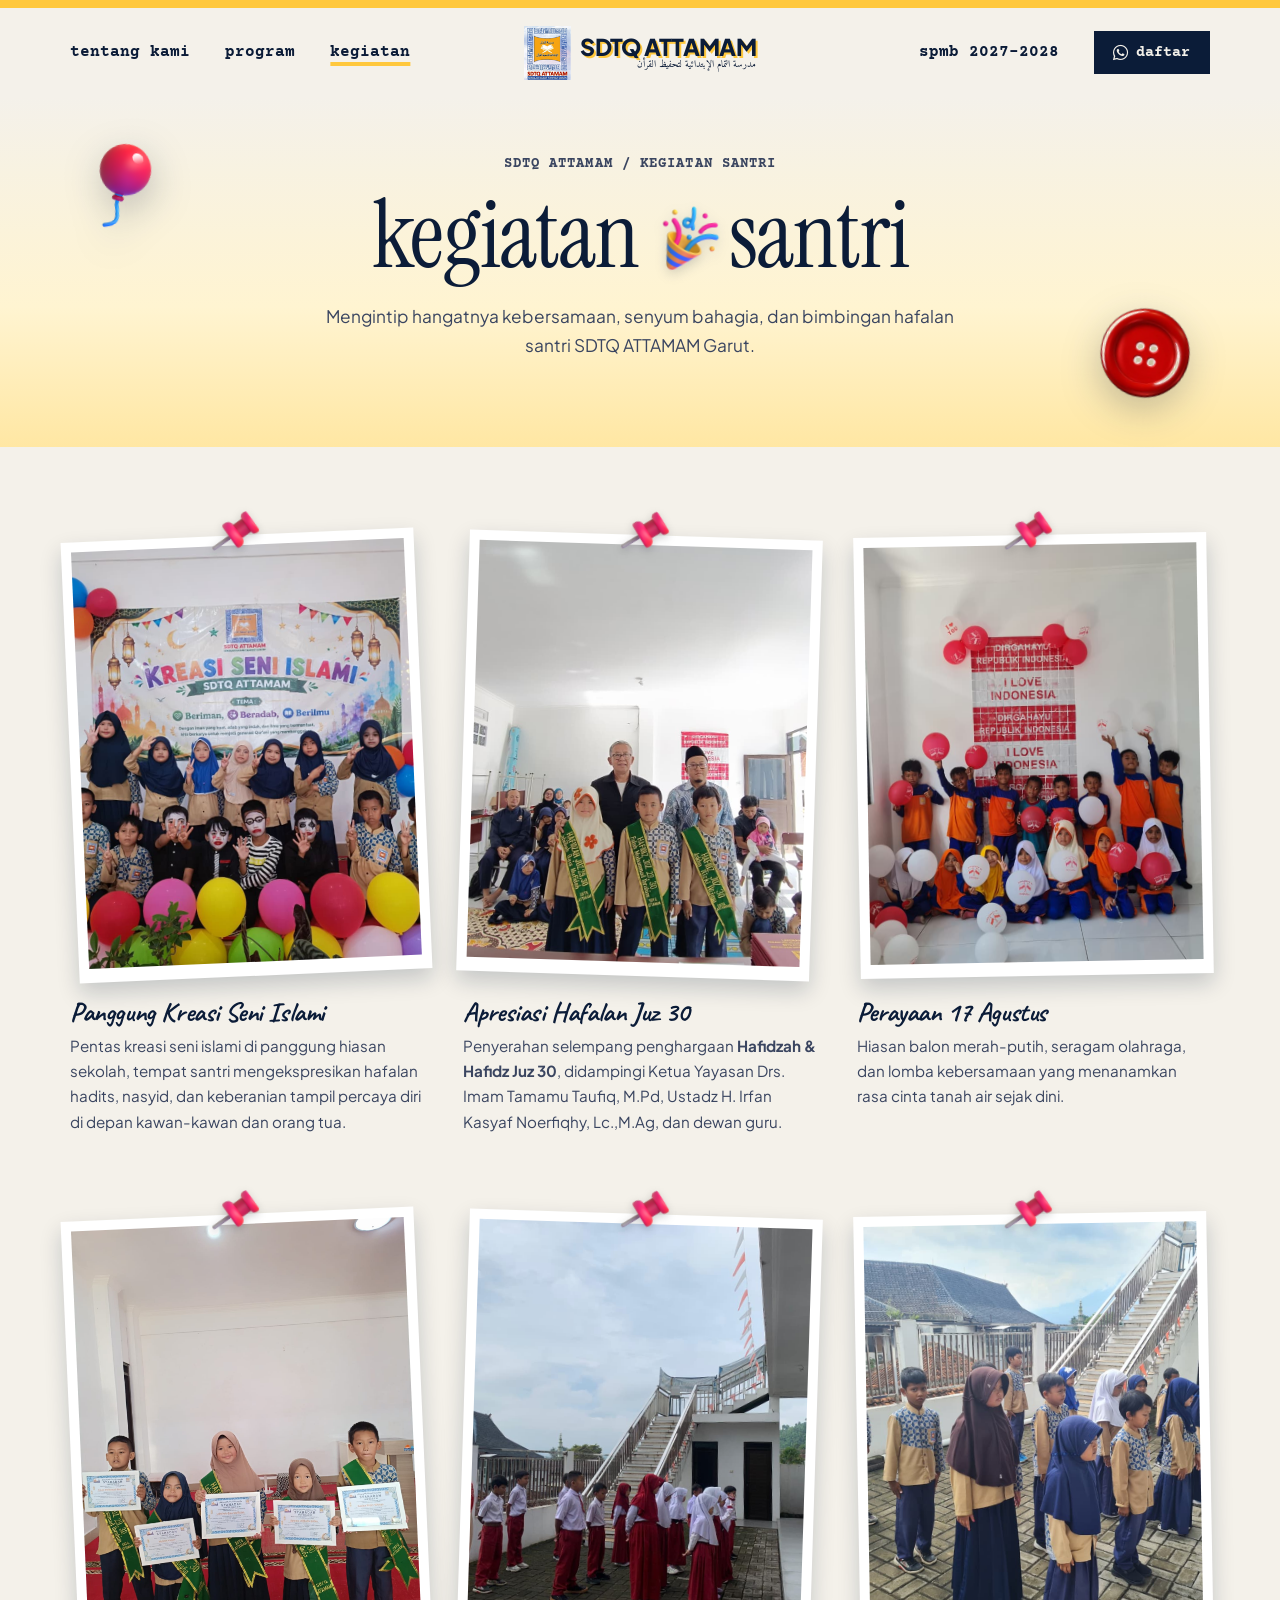
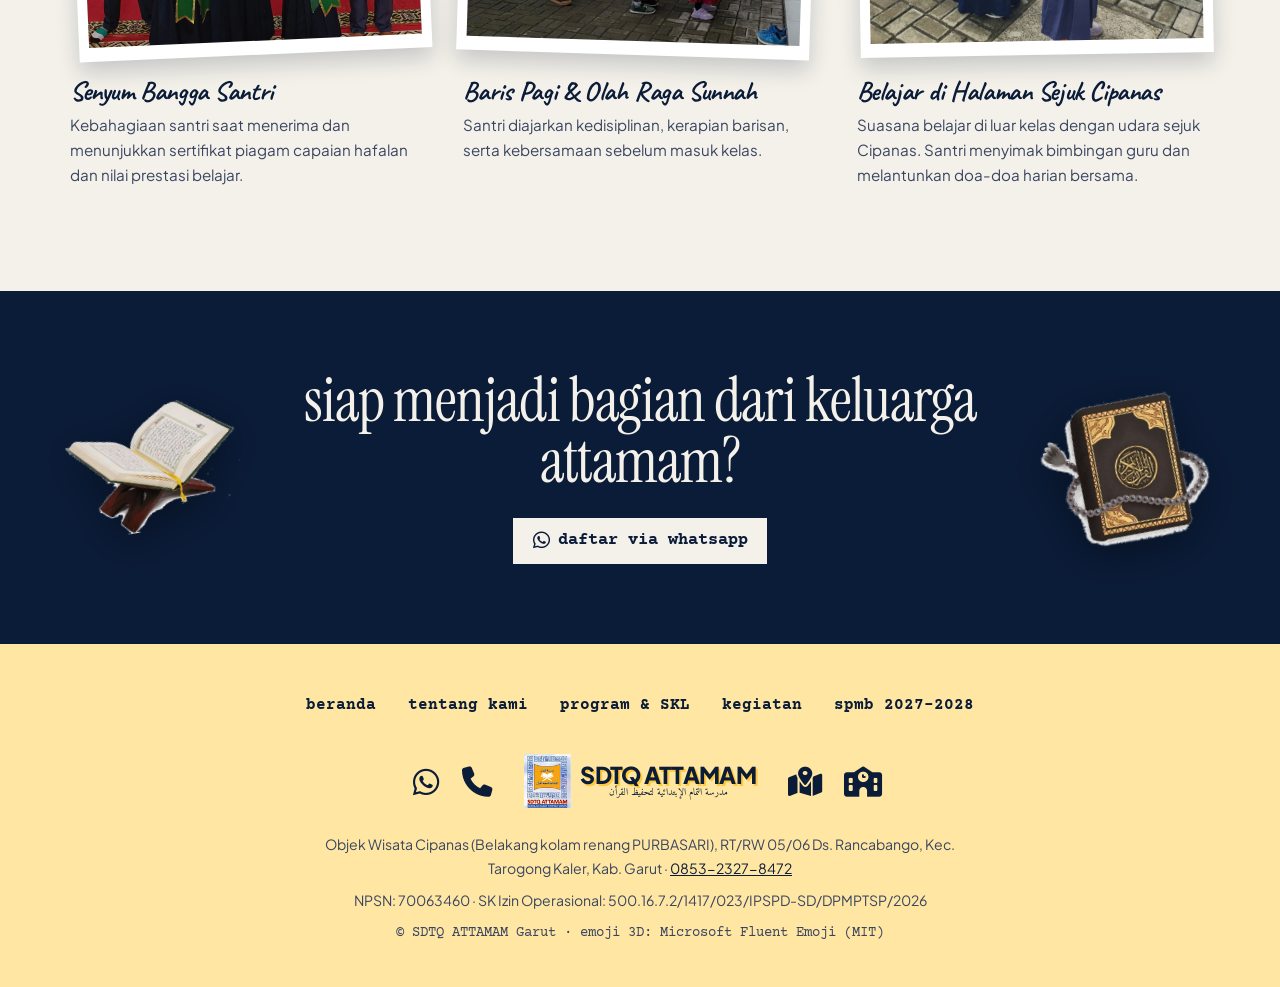
==== kegiatan.html @ 41b511e1 "Scrapbook redesign in navy + yellow, split into five pages - Light off-white base with navy bands an" ====
<!DOCTYPE html>
<html lang="id">
<head>
    <meta charset="UTF-8">
    <meta name="viewport" content="width=device-width, initial-scale=1.0, viewport-fit=cover">
    <title>Kegiatan Santri · SDTQ ATTAMAM Garut</title>
    <meta name="description" content="Cerita dan dokumentasi kegiatan santri SDTQ ATTAMAM Garut.">
    <meta name="theme-color" content="#0B1C38">
    <link rel="icon" type="image/png" href="images/favicon.png">
    <link rel="apple-touch-icon" href="images/apple-touch-icon.png">
    <meta property="og:type" content="website">
    <meta property="og:url" content="https://sdtq-attamam.com/kegiatan.html">
    <meta property="og:title" content="Kegiatan Santri · SDTQ ATTAMAM Garut">
    <meta property="og:description" content="Cerita dan dokumentasi kegiatan santri SDTQ ATTAMAM Garut.">
    <meta property="og:image" content="https://sdtq-attamam.com/images/og-image.jpg">
    <meta property="og:image:width" content="1200">
    <meta property="og:image:height" content="630">
    <meta property="og:locale" content="id_ID">
    <meta name="twitter:card" content="summary_large_image">
    <link rel="preconnect" href="https://fonts.googleapis.com">
    <link rel="preconnect" href="https://fonts.gstatic.com" crossorigin>
    <link href="https://fonts.googleapis.com/css2?family=Amiri:wght@400;700&family=Caveat:wght@500;700&family=Courier+Prime:wght@400;700&family=Instrument+Serif:ital@0;1&family=Plus+Jakarta+Sans:wght@400;500;600;700;800&display=swap" rel="stylesheet">
    <link rel="stylesheet" href="https://cdnjs.cloudflare.com/ajax/libs/font-awesome/6.4.0/css/all.min.css">
    <link rel="stylesheet" href="styles.css?v=5.0">
</head>
<body>

    <div class="garis-atas"></div>
    <header class="nav">
        <div class="wrap nav__isi">
            <a class="merek" href="index.html">
                <img src="images/logo.png" alt="" width="83" height="96">
                <span class="merek__nama">SDTQ ATTAMAM<small lang="ar" dir="rtl">مدرسة التمام الإبتدائية لتحفيظ القرأن</small></span>
            </a>
            <nav id="navTautan" aria-label="Menu utama">
                <div class="nav__grup nav__grup--kiri">
                    <a href="tentang.html">tentang kami</a>
                    <a href="program.html">program</a>
                    <a href="kegiatan.html" aria-current="page">kegiatan</a>
                </div>
                <div class="nav__grup nav__grup--kanan">
                    <a href="spmb.html">spmb 2027–2028</a>
                    <a class="btn btn--wa" href="https://wa.me/6285323278472?text=Assalamu%27alaikum%2C%20saya%20ingin%20mendaftar%20SPMB%20SDTQ%20ATTAMAM" target="_blank" rel="noopener"><i class="fab fa-whatsapp"></i> daftar</a>
                </div>
            </nav>
            <button class="nav__burger" id="navBurger" aria-label="Menu" aria-expanded="false" aria-controls="navTautan">
                <span></span><span></span><span></span>
            </button>
        </div>
    </header>

    <main>
        <section class="kepala-halaman">
            <img class="stiker stiker--lebar" src="images/emoji/balloon.png" alt="" style="--t:12%;--l:6%;--w:90px;--r:-10deg">
            <img class="stiker stiker--lebar" src="images/stickers/button_red.png" alt="" style="--b:14%;--ka:7%;--w:90px;--r:10deg;--d:1s">
            <div class="wrap">
                <span class="label">SDTQ ATTAMAM / kegiatan santri</span>
                <h1>kegiatan <img class="emo" src="images/emoji/party.png" alt="" style="--r:-8deg">santri</h1>
                <p class="lead">Mengintip hangatnya kebersamaan, senyum bahagia, dan bimbingan hafalan santri SDTQ ATTAMAM Garut.</p>
            </div>
        </section>

        <section class="seksi">
            <div class="wrap dinding">
                <figure>
                    <div class="polaroid">
                        <img class="klip" src="images/emoji/pushpin.png" alt="">
                        <img src="images/galeri_3.jpg" alt="Santri melambai di panggung Kreasi Seni Islami" width="1280" height="960" loading="lazy">
                    </div>
                    <figcaption>
                        <h3>Panggung Kreasi Seni Islami</h3>
                        <p>Pentas kreasi seni islami di panggung hiasan sekolah, tempat santri mengekspresikan hafalan hadits, nasyid, dan keberanian tampil percaya diri di depan kawan-kawan dan orang tua.</p>
                    </figcaption>
                </figure>
                <figure>
                    <div class="polaroid">
                        <img class="klip" src="images/emoji/pushpin.png" alt="">
                        <img src="images/galeri_1.jpg" alt="Santri mengenakan selempang Hafidzah dan Hafidz Juz 30 bersama Ketua Yayasan dan guru" width="1280" height="961" loading="lazy">
                    </div>
                    <figcaption>
                        <h3>Apresiasi Hafalan Juz 30</h3>
                        <p>Penyerahan selempang penghargaan <strong>Hafidzah &amp; Hafidz Juz 30</strong>, didampingi Ketua Yayasan Drs. Imam Tamamu Taufiq, M.Pd, Ustadz H. Irfan Kasyaf Noerfiqhy, Lc.,M.Ag, dan dewan guru.</p>
                    </figcaption>
                </figure>
                <figure>
                    <div class="polaroid">
                        <img class="klip" src="images/emoji/pushpin.png" alt="">
                        <img src="images/galeri_2.jpg" alt="Santri merayakan 17 Agustus dengan balon merah-putih" width="720" height="1280" loading="lazy">
                    </div>
                    <figcaption>
                        <h3>Perayaan 17 Agustus</h3>
                        <p>Hiasan balon merah-putih, seragam olahraga, dan lomba kebersamaan yang menanamkan rasa cinta tanah air sejak dini.</p>
                    </figcaption>
                </figure>
                <figure>
                    <div class="polaroid">
                        <img class="klip" src="images/emoji/pushpin.png" alt="">
                        <img src="images/galeri_6.jpg" alt="Santri tersenyum memegang sertifikat capaian hafalan" width="1200" height="1600" loading="lazy">
                    </div>
                    <figcaption>
                        <h3>Senyum Bangga Santri</h3>
                        <p>Kebahagiaan santri saat menerima dan menunjukkan sertifikat piagam capaian hafalan dan nilai prestasi belajar.</p>
                    </figcaption>
                </figure>
                <figure>
                    <div class="polaroid">
                        <img class="klip" src="images/emoji/pushpin.png" alt="">
                        <img src="images/galeri_4.jpg" alt="Santri berbaris pagi di halaman sekolah" width="1280" height="960" loading="lazy">
                    </div>
                    <figcaption>
                        <h3>Baris Pagi &amp; Olah Raga Sunnah</h3>
                        <p>Santri diajarkan kedisiplinan, kerapian barisan, serta kebersamaan sebelum masuk kelas.</p>
                    </figcaption>
                </figure>
                <figure>
                    <div class="polaroid">
                        <img class="klip" src="images/emoji/pushpin.png" alt="">
                        <img src="images/galeri_5.jpg" alt="Santri belajar bersama guru di halaman sekolah" width="1280" height="960" loading="lazy">
                    </div>
                    <figcaption>
                        <h3>Belajar di Halaman Sejuk Cipanas</h3>
                        <p>Suasana belajar di luar kelas dengan udara sejuk Cipanas. Santri menyimak bimbingan guru dan melantunkan doa-doa harian bersama.</p>
                    </figcaption>
                </figure>
            </div>
        </section>

        <section class="ajakan">
            <div class="wrap ajakan__isi">
                <img src="images/stickers/quran_rehal.png" alt="">
                <div>
                    <h2>siap menjadi bagian dari keluarga attamam?</h2>
                    <a class="btn btn--terang btn--wa" href="https://wa.me/6285323278472?text=Assalamu%27alaikum%2C%20saya%20ingin%20mendaftar%20SPMB%20SDTQ%20ATTAMAM" target="_blank" rel="noopener"><i class="fab fa-whatsapp"></i> daftar via whatsapp</a>
                </div>
                <img src="images/stickers/quran_tasbih.png" alt="">
            </div>
        </section>

    </main>

    <footer class="kaki">
        <div class="wrap">
            <nav class="kaki__nav" aria-label="Menu bawah">
                <a href="index.html">beranda</a>
                <a href="tentang.html">tentang kami</a>
                <a href="program.html">program &amp; SKL</a>
                <a href="kegiatan.html">kegiatan</a>
                <a href="spmb.html">spmb 2027–2028</a>
            </nav>
            <div class="kaki__tengah">
                <div class="kaki__ikon">
                    <a href="https://wa.me/6285323278472?text=Assalamu%27alaikum%2C%20saya%20ingin%20mendaftar%20SPMB%20SDTQ%20ATTAMAM" target="_blank" rel="noopener" aria-label="WhatsApp Panitia SPMB"><i class="fab fa-whatsapp"></i></a>
                    <a href="tel:+6285323278472" aria-label="Telepon 0853-2327-8472"><i class="fas fa-phone"></i></a>
                </div>
                <a class="merek" href="index.html">
                    <img src="images/logo.png" alt="" width="83" height="96">
                    <span class="merek__nama">SDTQ ATTAMAM<small lang="ar" dir="rtl">مدرسة التمام الإبتدائية لتحفيظ القرأن</small></span>
                </a>
                <div class="kaki__ikon">
                    <a href="https://maps.app.goo.gl/VsmUSFrKCvpzm6Zo8" target="_blank" rel="noopener" aria-label="Lokasi di Google Maps"><i class="fas fa-map-location-dot"></i></a>
                    <a href="spmb.html" aria-label="Info SPMB 2027–2028"><i class="fas fa-school"></i></a>
                </div>
            </div>
            <p>Objek Wisata Cipanas (Belakang kolam renang PURBASARI), RT/RW 05/06 Ds. Rancabango, Kec. Tarogong Kaler, Kab. Garut · <a href="tel:+6285323278472">0853-2327-8472</a></p>
            <p>NPSN: 70063460 · SK Izin Operasional: 500.16.7.2/1417/023/IPSPD-SD/DPMPTSP/2026</p>
            <p class="kaki__hak">© SDTQ ATTAMAM Garut · emoji 3D: Microsoft Fluent Emoji (MIT)</p>
        </div>
    </footer>

    <script src="script.js?v=3.0"></script>
</body>
</html>
---- styles.css ----
/* ==========================================================================
   SDTQ ATTAMAM — gaya scrapbook ceria & islami
   Kertas putih gading, navy, kuning. Emoji 3D: Microsoft Fluent Emoji (MIT),
   lisensi di images/emoji/LICENSE-fluentui-emoji.txt
   ========================================================================== */

:root {
    --kertas: #F4F1EA;
    --putih: #FFFFFF;
    --navy: #0B1C38;
    --navy-2: #1B2D4F;
    --kuning: #FFC83D;
    --kuning-muda: #FFE7A3;
    --kuning-pucat: #FFF4D1;
    --kraft: #D3C2A3;
    --teks: #3A4560;
    --garis: #DED6C6;
    --serif: 'Instrument Serif', Georgia, serif;
    --mono: 'Courier Prime', 'Courier New', monospace;
    --sans: 'Plus Jakarta Sans', system-ui, sans-serif;
    --tulis: 'Caveat', cursive;
    --arab: 'Amiri', serif;
    --bayang: 0 14px 30px rgba(11, 28, 56, 0.16);
}

*, *::before, *::after {
    box-sizing: border-box;
}

html {
    scroll-behavior: smooth;
}

body {
    margin: 0;
    font-family: var(--sans);
    font-size: 16px;
    line-height: 1.65;
    color: var(--navy);
    background: var(--kertas);
    overflow-x: clip;
}

img {
    max-width: 100%;
    height: auto;
    display: block;
}

h1, h2, h3 {
    font-family: var(--serif);
    font-weight: 400;
    line-height: 1;
    letter-spacing: -0.015em;
    margin: 0;
}

h1 { font-size: clamp(2.9rem, 7.4vw, 6.2rem); }
h2 { font-size: clamp(2.3rem, 5vw, 3.8rem); }
h3 { font-size: 1.9rem; }

p {
    margin: 0 0 1rem;
}

a {
    color: var(--navy);
}

:focus-visible {
    outline: 3px solid var(--kuning);
    outline-offset: 3px;
}

.wrap {
    max-width: 1180px;
    margin: 0 auto;
    padding: 0 20px;
}

.label {
    display: block;
    font-family: var(--mono);
    font-weight: 700;
    font-size: 0.85rem;
    letter-spacing: 0.08em;
    text-transform: uppercase;
    color: var(--teks);
    margin-bottom: 0.8rem;
}

.lead {
    font-size: 1.08rem;
    color: var(--teks);
    max-width: 640px;
}

.tengah {
    text-align: center;
}

.tengah .lead {
    margin-left: auto;
    margin-right: auto;
}

.arab {
    font-family: var(--arab);
    font-weight: 700;
}

/* Emoji 3D di tengah kalimat, seperti stiker kecil */
.emo {
    display: inline-block;
    width: 0.72em;
    height: 0.72em;
    vertical-align: -0.04em;
    margin: 0 0.04em;
    transform: rotate(var(--r, -8deg));
    filter: drop-shadow(0 4px 6px rgba(11, 28, 56, 0.18));
}

/* Stiker bebas (alat tulis, Al-Qur'an) di sudut seksi */
.stiker {
    position: absolute;
    z-index: 1;
    top: var(--t, auto);
    left: var(--l, auto);
    right: var(--ka, auto);
    bottom: var(--b, auto);
    width: var(--w, 90px);
    max-height: 170px; /* pena & penggaris itu tinggi-ramping: batasi tingginya */
    object-fit: contain;
    transform: rotate(var(--r, 0deg));
    filter: drop-shadow(0 12px 18px rgba(11, 28, 56, 0.25));
    pointer-events: none;
    animation: melayang 6s ease-in-out infinite;
    animation-delay: var(--d, 0s);
}

@keyframes melayang {
    50% { translate: 0 -10px; }
}

/* --------------------------------------------------------------------------
   Tombol (kotak navy, huruf mesin ketik)
   -------------------------------------------------------------------------- */

.btn {
    display: inline-flex;
    align-items: center;
    justify-content: center;
    gap: 0.5rem;
    font-family: var(--mono);
    font-weight: 700;
    font-size: 1.05rem;
    text-decoration: none;
    background: var(--navy);
    color: var(--kertas);
    padding: 0.45rem 1.1rem;
    border: 2px solid var(--navy);
    transition: background-color 0.15s ease, color 0.15s ease, transform 0.15s ease;
}

.btn:hover {
    background: var(--kuning);
    color: var(--navy);
    transform: translateY(-2px);
}

.btn--terang {
    background: var(--kertas);
    color: var(--navy);
    border-color: var(--kertas);
}

.btn--wa i {
    font-size: 1.15em;
}

.panah {
    display: inline-block;
    width: 74px;
    height: 70px;
    vertical-align: middle;
    margin-left: 0.6rem;
    color: var(--navy);
}

/* --------------------------------------------------------------------------
   Header
   -------------------------------------------------------------------------- */

.garis-atas {
    height: 8px;
    background: var(--kuning);
}

.nav {
    position: relative;
    z-index: 50;
}

.nav__isi {
    display: grid;
    grid-template-columns: 1fr auto 1fr;
    align-items: center;
    gap: 1rem;
    padding-top: 1.1rem;
    padding-bottom: 1.1rem;
}

.nav #navTautan {
    display: contents;
}

.nav__grup {
    display: flex;
    gap: 2.2rem;
}

.nav__grup--kiri { order: 1; }
.nav__grup--kanan { order: 3; justify-content: flex-end; align-items: center; }

.nav__grup a {
    font-family: var(--mono);
    font-weight: 700;
    font-size: 1rem;
    text-decoration: none;
    color: var(--navy);
}

.nav__grup a:hover,
.nav__grup a[aria-current="page"] {
    text-decoration: underline;
    text-decoration-color: var(--kuning);
    text-decoration-thickness: 4px;
    text-underline-offset: 6px;
}

.nav__grup .btn {
    color: var(--kertas);
    font-size: 0.95rem;
}

.nav__grup .btn:hover {
    color: var(--navy);
    text-decoration: none;
}

.merek {
    order: 2;
    display: flex;
    align-items: center;
    gap: 0.6rem;
    text-decoration: none;
}

.merek img {
    height: 54px;
    width: auto;
}

.merek__nama {
    font-family: var(--sans);
    font-weight: 800;
    font-size: 1.45rem;
    line-height: 0.95;
    letter-spacing: -0.03em;
    color: var(--navy);
    text-shadow: 2px 2px 0 var(--kuning);
}

.merek__nama small {
    display: block;
    font-family: var(--arab);
    font-weight: 400;
    font-size: 0.62rem;
    letter-spacing: 0;
    text-shadow: none;
    margin-top: 0.15rem;
}

.nav__burger {
    display: none;
    order: 3;
    justify-self: end;
    flex-direction: column;
    gap: 5px;
    background: none;
    border: 0;
    padding: 8px;
    cursor: pointer;
}

.nav__burger span {
    width: 26px;
    height: 3px;
    background: var(--navy);
}

/* --------------------------------------------------------------------------
   Hero beranda + kartu santri
   -------------------------------------------------------------------------- */

.hero {
    position: relative;
    padding: 2.5rem 0 4.5rem;
    background: linear-gradient(180deg, var(--kertas) 0%, var(--kertas) 30%, var(--kuning-muda) 78%, var(--kuning) 100%);
    text-align: center;
}

.hero__arab {
    font-size: clamp(1.3rem, 3vw, 1.9rem);
    margin-bottom: 0.6rem;
}

.hero h1 {
    max-width: 1000px;
    margin: 0 auto;
}

.hero__panggung {
    display: grid;
    grid-template-columns: 1fr auto 1fr;
    align-items: center;
    gap: 2rem;
    margin-top: 2.5rem;
}

.hero__panggung .btn:first-child { justify-self: end; }
.hero__panggung .btn:last-child { justify-self: start; }

.idcard {
    position: relative;
    width: min(500px, 100%);
    transform: rotate(-4deg);
    background: rgba(255, 255, 255, 0.55);
    border: 2px solid rgba(255, 255, 255, 0.9);
    border-radius: 18px;
    padding: 38px 16px 16px;
    box-shadow: var(--bayang);
    text-align: left;
}

/* jepitan dan lubang tali kartu */
.idcard::before {
    content: "";
    position: absolute;
    top: -34px;
    left: 50%;
    width: 46px;
    height: 58px;
    transform: translateX(-50%);
    background: linear-gradient(90deg, #C9CDD3, #EEF0F2 45%, #B8BDC4);
    border-radius: 10px 10px 6px 6px;
    box-shadow: 0 4px 8px rgba(0, 0, 0, 0.15);
}

.idcard::after {
    content: "";
    position: absolute;
    top: 14px;
    left: 50%;
    width: 70px;
    height: 10px;
    transform: translateX(-50%);
    border-radius: 6px;
    background: var(--kuning-muda);
    box-shadow: inset 0 2px 3px rgba(0, 0, 0, 0.15);
}

.idcard__isi {
    display: grid;
    grid-template-columns: 1fr 150px;
    gap: 1rem;
    background: #FCFBF7;
    padding: 1.2rem 1.2rem 1rem;
    box-shadow: inset 0 0 0 1px var(--garis);
}

.idcard__judul {
    font-family: var(--serif);
    font-size: 1.7rem;
    line-height: 1;
    margin: 0 0 0.3rem;
}

.idcard__ket,
.idcard__motto,
.idcard dt,
.idcard__no {
    font-family: var(--mono);
    font-weight: 700;
    font-size: 0.68rem;
    letter-spacing: 0.04em;
    text-transform: uppercase;
}

.idcard__ket {
    color: var(--teks);
    margin-bottom: 0.6rem;
}

.idcard dl {
    margin: 0 0 0.6rem;
}

.idcard dl div {
    display: flex;
    align-items: baseline;
    gap: 0.4rem;
    border-bottom: 1px solid var(--navy);
    padding: 0.15rem 0;
}

.idcard__isi > div {
    min-width: 0;
}

.idcard dd {
    min-width: 0;
    margin: 0;
    font-family: var(--tulis);
    font-size: 1.35rem;
    line-height: 1.1;
}

.idcard__motto {
    margin: 0;
}

.idcard__kanan {
    position: relative;
    display: flex;
    flex-direction: column;
    gap: 0.4rem;
}

.idcard__no {
    text-align: right;
    margin: 0;
}

.idcard__kanan img {
    aspect-ratio: 4 / 5;
    width: 100%;
    object-fit: cover;
    object-position: 40% 60%;
    filter: grayscale(0.15) contrast(1.05);
}

/* stempel menempel di pojok bawah foto, tidak menutupi tulisan */
.idcard__stempel {
    position: absolute;
    bottom: 1.6rem;
    left: -1.4rem;
    width: 64px;
    height: 64px;
    border: 2px solid var(--navy);
    border-radius: 50%;
    display: flex;
    align-items: center;
    justify-content: center;
    text-align: center;
    font-family: var(--mono);
    font-weight: 700;
    font-size: 0.55rem;
    line-height: 1.2;
    transform: rotate(-14deg);
    background: rgba(255, 255, 255, 0.6);
    z-index: 2;
}

.idcard__barcode {
    height: 28px;
    background: repeating-linear-gradient(90deg, var(--navy) 0 2px, transparent 2px 4px, var(--navy) 4px 5px, transparent 5px 8px, var(--navy) 8px 11px, transparent 11px 12px);
}

/* --------------------------------------------------------------------------
   Pita berjalan (navy)
   -------------------------------------------------------------------------- */

.pita {
    background: var(--navy);
    color: var(--kertas);
    overflow: hidden;
    white-space: nowrap;
    padding: 0.55rem 0;
    font-family: var(--serif);
    font-size: 1.7rem;
}

.pita__t {
    display: inline-block;
    animation: geser 45s linear infinite;
}

.pita__t img {
    display: inline-block;
    width: 1.1rem;
    height: 1.1rem;
    margin: 0 1.6rem;
    vertical-align: -0.05em;
}

@keyframes geser {
    to { transform: translateX(-50%); }
}

/* --------------------------------------------------------------------------
   Seksi umum
   -------------------------------------------------------------------------- */

.seksi {
    position: relative;
    padding: 5.5rem 0;
}

.seksi--kuning { background: var(--kuning-muda); }

.seksi--gradasi {
    background: linear-gradient(160deg, var(--kertas) 0%, var(--kuning-pucat) 45%, var(--kuning-muda) 75%, var(--kuning) 100%);
}

.dua-kolom {
    display: grid;
    grid-template-columns: 1fr 1fr;
    gap: 4rem;
    align-items: center;
}

/* --------------------------------------------------------------------------
   Kolase sambutan (kertas kuning + map kraft + polaroid)
   -------------------------------------------------------------------------- */

.kolase {
    position: relative;
    min-height: 560px;
}

.kolase__kertas {
    position: absolute;
    left: 0;
    bottom: 0;
    width: 82%;
    min-height: 470px;
    background: var(--kuning);
    padding: 2.2rem 2rem 1.8rem;
    transform: rotate(-4deg);
    box-shadow: var(--bayang);
    display: flex;
    flex-direction: column;
    justify-content: space-between;
}

/* lebar dibatasi supaya tidak tertutup map kraft di kanan */
.kolase__sapa {
    font-family: var(--sans);
    font-weight: 800;
    font-size: clamp(2.2rem, 4vw, 3.1rem);
    line-height: 0.92;
    letter-spacing: -0.05em;
    max-width: 50%;
    margin: 0;
}

.kolase__form {
    margin: 0;
    border: 1.5px solid var(--navy);
    font-family: var(--mono);
    font-size: 0.78rem;
    font-weight: 700;
    text-transform: uppercase;
    letter-spacing: 0.05em;
}

.kolase__form div {
    display: flex;
    gap: 0.6rem;
    padding: 0.45rem 0.7rem;
    border-bottom: 1.5px solid var(--navy);
}

.kolase__form div:last-child {
    border-bottom: 0;
}

.kolase__form dd {
    margin: 0;
    text-transform: none;
    font-family: var(--tulis);
    font-size: 1.25rem;
    line-height: 1;
}

.kolase__map {
    position: absolute;
    top: 0;
    right: 0;
    width: 46%;
    height: 330px;
    background: var(--kraft);
    transform: rotate(3deg);
    box-shadow: var(--bayang);
    z-index: 2;
}

.kolase__map::before {
    content: "";
    position: absolute;
    top: -16px;
    left: 0;
    width: 40%;
    height: 18px;
    background: var(--kraft);
    border-radius: 6px 6px 0 0;
}

.polaroid {
    background: var(--putih);
    padding: 10px 10px 34px;
    box-shadow: 0 10px 22px rgba(11, 28, 56, 0.2);
    transform: rotate(var(--r, -3deg));
    position: relative;
}

.polaroid img:not(.klip) {
    aspect-ratio: 1;
    width: 100%;
    object-fit: cover;
}

.polaroid figcaption {
    font-family: var(--tulis);
    font-size: 1.35rem;
    line-height: 1.1;
    text-align: center;
    margin-top: 0.55rem;
}

.kolase__map .polaroid {
    position: absolute;
    width: 66%;
}

.kolase__map .polaroid:nth-child(1) { top: 18px; left: 8%; --r: -6deg; }
.kolase__map .polaroid:nth-child(2) { top: 120px; right: 4%; --r: 5deg; }

.klip {
    position: absolute;
    top: -26px;
    left: 50%;
    width: 46px;
    transform: translateX(-50%) rotate(12deg);
    filter: drop-shadow(0 3px 4px rgba(0, 0, 0, 0.2));
    z-index: 3;
}

/* --------------------------------------------------------------------------
   Map (folder) menuju halaman lain
   -------------------------------------------------------------------------- */

.map-grid {
    display: grid;
    grid-template-columns: repeat(2, 1fr);
    gap: 2.5rem 2rem;
}

.map {
    display: flex;
    flex-direction: column;
    align-items: center;
    gap: 0.6rem;
    text-decoration: none;
}

.map img {
    width: 160px;
    filter: drop-shadow(0 10px 14px rgba(11, 28, 56, 0.18));
    transition: transform 0.2s ease;
}

.map:hover img {
    transform: translateY(-6px) rotate(-3deg);
}

.map span {
    font-family: var(--mono);
    font-weight: 700;
    background: var(--kertas);
    padding: 0.35rem 1.2rem;
    color: var(--navy);
}

/* --------------------------------------------------------------------------
   Deretan foto kegiatan (gulir ke samping)
   -------------------------------------------------------------------------- */

.deret {
    display: flex;
    gap: 1.6rem;
    overflow-x: auto;
    padding: 0.5rem 20px 1.5rem max(20px, calc((100vw - 1180px) / 2 + 20px));
    scroll-snap-type: x mandatory;
}

.deret img {
    flex: none;
    width: 300px;
    aspect-ratio: 4 / 5;
    object-fit: cover;
    scroll-snap-align: start;
}

.judul-tautan {
    display: inline-flex;
    align-items: center;
    gap: 1.2rem;
    text-decoration: none;
    margin-top: 1.5rem;
}

.judul-tautan i {
    font-size: 1.8rem;
}

.judul-tautan:hover h2 {
    text-decoration: underline;
    text-decoration-color: var(--kuning);
    text-decoration-thickness: 5px;
}

/* --------------------------------------------------------------------------
   Kutipan wali murid + gugus stiker
   -------------------------------------------------------------------------- */

.gugus {
    position: relative;
    min-height: 420px;
}

.kutipan blockquote {
    margin: 0 0 1.2rem;
}

.kutipan__besar {
    font-family: var(--serif);
    font-size: clamp(2.1rem, 4.4vw, 3.4rem);
    line-height: 1.02;
    margin-bottom: 1.2rem;
}

.kutipan__penuh {
    color: var(--teks);
}

.kutipan figcaption {
    font-family: var(--mono);
    font-weight: 700;
    font-size: 0.9rem;
    margin-bottom: 1.4rem;
}

/* --------------------------------------------------------------------------
   Pita ajakan (navy) dengan stiker kiri-kanan
   -------------------------------------------------------------------------- */

.ajakan {
    background: var(--navy);
    color: var(--kertas);
    padding: 5rem 0;
}

.ajakan__isi {
    display: grid;
    grid-template-columns: 180px 1fr 180px;
    align-items: center;
    gap: 2rem;
    text-align: center;
}

.ajakan h2 {
    margin-bottom: 1.6rem;
}

.ajakan img {
    width: 170px;
    filter: drop-shadow(0 10px 20px rgba(0, 0, 0, 0.4));
}

.ajakan__isi > img:first-child { transform: rotate(-10deg); }
.ajakan__isi > img:last-child { transform: rotate(10deg); justify-self: end; }

/* --------------------------------------------------------------------------
   Kepala halaman dalam
   -------------------------------------------------------------------------- */

.kepala-halaman {
    position: relative;
    padding: 3.5rem 0 4.5rem;
    background: linear-gradient(180deg, var(--kertas) 0%, var(--kuning-pucat) 60%, var(--kuning-muda) 100%);
    text-align: center;
}

.kepala-halaman h1 {
    margin-bottom: 1.2rem;
}

.kepala-halaman .lead {
    margin-left: auto;
    margin-right: auto;
}

.hero, .seksi, .kepala-halaman {
    overflow-x: clip;
}

/* --------------------------------------------------------------------------
   Kertas catatan (pilar, program) & papan nama guru
   -------------------------------------------------------------------------- */

.kartu-kertas {
    position: relative;
    background: var(--putih);
    padding: 2.6rem 2rem 2rem;
    box-shadow: var(--bayang);
    transform: rotate(var(--r, -1deg));
}

.kartu-kertas .ikon {
    position: absolute;
    top: -34px;
    left: 1.6rem;
    width: 68px;
    transform: rotate(-8deg);
    filter: drop-shadow(0 6px 8px rgba(11, 28, 56, 0.2));
}

.kartu-kertas h3 {
    margin: 0.2rem 0 0.6rem;
}

.kartu-kertas p:last-child {
    margin-bottom: 0;
    color: var(--teks);
}

.visi {
    max-width: 900px;
    margin: 0 auto;
    text-align: center;
    padding: 3rem 2.5rem;
}

.visi blockquote {
    margin: 0 0 1rem;
    font-family: var(--serif);
    font-size: clamp(1.9rem, 3.8vw, 2.8rem);
    line-height: 1.1;
}

.kisi-3 {
    display: grid;
    grid-template-columns: repeat(3, 1fr);
    gap: 3rem 2rem;
    margin-top: 4.5rem;
}

.kisi-3 > :nth-child(2) { --r: 1.5deg; }
.kisi-3 > :nth-child(3) { --r: -2deg; }

.catatan-kecil {
    display: flex;
    align-items: center;
    gap: 1rem;
    width: fit-content;
    max-width: 100%;
    margin: 3rem auto 0;
    background: var(--kuning-pucat);
    border: 1.5px dashed var(--navy);
    padding: 0.9rem 1.4rem;
}

.catatan-kecil img {
    width: 44px;
    flex: none;
}

.catatan-kecil p {
    margin: 0;
}

/* Ayat / hadits di pita navy */
.ayat {
    background: var(--navy);
    color: var(--kertas);
    text-align: center;
    padding: 4rem 20px;
}

.ayat__arab {
    font-family: var(--arab);
    font-weight: 700;
    font-size: clamp(2rem, 5vw, 3rem);
    line-height: 1.8;
    color: var(--kuning);
    margin-bottom: 0.4rem;
}

.ayat__arti {
    font-family: var(--serif);
    font-style: italic;
    font-size: clamp(1.3rem, 2.6vw, 1.7rem);
    line-height: 1.25;
    max-width: 720px;
    margin: 0 auto 0.6rem;
}

.ayat__sumber {
    font-family: var(--mono);
    font-weight: 700;
    color: var(--kuning);
    margin: 0;
}

/* Papan nama "Assalamu'alaikum, saya ..." */
.papan-nama {
    list-style: none;
    padding: 0;
    margin: 0;
    display: grid;
    grid-template-columns: repeat(3, 1fr);
    gap: 2rem;
}

.papan {
    background: var(--putih);
    border-radius: 14px;
    overflow: hidden;
    box-shadow: var(--bayang);
    text-align: center;
    transform: rotate(var(--r, 0deg));
}

.papan-nama li:nth-child(odd) { --r: -1.5deg; }
.papan-nama li:nth-child(3n) { --r: 1.2deg; }

.papan__atas {
    display: block;
    background: var(--kuning);
    font-family: var(--mono);
    font-weight: 700;
    font-size: 0.82rem;
    letter-spacing: 0.06em;
    text-transform: uppercase;
    padding: 0.7rem 0.5rem;
}

.papan__nama {
    display: block;
    font-family: var(--tulis);
    font-weight: 700;
    font-size: 1.75rem;
    line-height: 1.1;
    padding: 1.2rem 1rem 0.3rem;
}

.papan__peran {
    display: block;
    font-family: var(--mono);
    font-size: 0.8rem;
    color: var(--teks);
    padding: 0 1rem 1.2rem;
}

.papan--ketua {
    max-width: 560px;
    margin: 0 auto 3rem;
    transform: rotate(-1deg);
}

.papan--ketua .papan__atas {
    background: var(--navy);
    color: var(--kuning);
}

.papan--ketua .papan__nama {
    font-size: 2.4rem;
}

/* Kliping koran (liputan media) */
.kliping {
    list-style: none;
    padding: 0;
    margin: 0;
    display: grid;
    grid-template-columns: repeat(2, 1fr);
    gap: 3rem 2.5rem;
}

.kliping li {
    position: relative;
    background: #FBF8F0;
    padding: 2rem 1.8rem 1.6rem;
    box-shadow: var(--bayang);
    transform: rotate(var(--r, -1deg));
    border-top: 3px double var(--navy);
}

.kliping li:nth-child(even) { --r: 1.2deg; }

.kliping .klip {
    left: 82%;
}

.kliping__sumber {
    font-family: var(--mono);
    font-weight: 700;
    font-size: 0.8rem;
    letter-spacing: 0.05em;
    text-transform: uppercase;
    color: var(--teks);
    border-bottom: 1px solid var(--garis);
    padding-bottom: 0.5rem;
    margin-bottom: 0.8rem;
}

.kliping h3 {
    font-size: 1.65rem;
    line-height: 1.05;
    margin-bottom: 0.7rem;
}

.kliping p {
    color: var(--teks);
    font-size: 0.95rem;
}

.kliping a {
    font-family: var(--mono);
    font-weight: 700;
}

/* --------------------------------------------------------------------------
   Program: catatan tempel
   -------------------------------------------------------------------------- */

.tempel {
    list-style: none;
    padding: 0;
    margin: 0;
    display: grid;
    grid-template-columns: repeat(5, 1fr);
    gap: 2.5rem 1.5rem;
}

.tempel li {
    position: relative;
    background: var(--kuning);
    aspect-ratio: 1;
    padding: 1.6rem 1.1rem 1rem;
    box-shadow: 0 12px 20px rgba(11, 28, 56, 0.18);
    transform: rotate(var(--r, -2deg));
    display: flex;
    flex-direction: column;
    justify-content: space-between;
}

.tempel li:nth-child(even) { --r: 2.5deg; background: var(--kuning-muda); }
.tempel li:nth-child(3) { --r: -0.5deg; }

.tempel .klip {
    width: 40px;
    top: -22px;
    transform: translateX(-50%) rotate(-10deg);
}

.tempel__no {
    font-family: var(--serif);
    font-size: 3rem;
    line-height: 1;
}

.tempel__teks {
    font-family: var(--tulis);
    font-weight: 700;
    font-size: 1.5rem;
    line-height: 1.05;
}

/* Kertas buku tulis bergaris (SKL, persyaratan berkas) */
.buku {
    position: relative;
    max-width: 760px;
    margin: 0 auto;
    background-color: var(--putih);
    background-image:
        linear-gradient(90deg, transparent 54px, #F19A9A 54px, #F19A9A 56px, transparent 56px),
        repeating-linear-gradient(180deg, transparent 0 39px, #CFE0F5 39px 40px);
    padding: 2.6rem 2rem 1.6rem 4.6rem;
    box-shadow: var(--bayang);
    transform: rotate(-0.8deg);
}

.buku h3 {
    font-family: var(--tulis);
    font-weight: 700;
    font-size: 2.2rem;
    line-height: 40px;
    margin-bottom: 0.5rem;
}

.buku ul {
    list-style: none;
    padding: 0;
    margin: 0;
}

.buku li {
    display: flex;
    align-items: center;
    gap: 0.8rem;
    min-height: 40px;
    font-weight: 600;
    line-height: 1.25;
}

.buku li img {
    width: 26px;
    flex: none;
}

.buku > .ikon {
    position: absolute;
    top: -38px;
    right: 1.5rem;
    width: 80px;
    transform: rotate(10deg);
    filter: drop-shadow(0 6px 8px rgba(11, 28, 56, 0.2));
}

/* --------------------------------------------------------------------------
   Kegiatan: dinding polaroid
   -------------------------------------------------------------------------- */

.dinding {
    display: grid;
    grid-template-columns: repeat(3, 1fr);
    gap: 4rem 2.5rem;
}

.dinding figure {
    margin: 0;
}

.dinding .polaroid {
    padding-bottom: 14px;
}

.dinding .polaroid img:not(.klip) {
    aspect-ratio: 4 / 5;
}

.dinding figure:nth-child(3n+1) .polaroid { --r: -2.5deg; }
.dinding figure:nth-child(3n+2) .polaroid { --r: 1.8deg; }
.dinding figure:nth-child(3n) .polaroid { --r: -1deg; }

.dinding .klip {
    width: 50px;
    top: -28px;
}

.dinding h3 {
    font-family: var(--tulis);
    font-weight: 700;
    font-size: 1.7rem;
    line-height: 1.05;
    margin: 1.4rem 0 0.4rem;
}

.dinding p {
    color: var(--teks);
    font-size: 0.95rem;
}

/* --------------------------------------------------------------------------
   SPMB: langkah, kuitansi, lokasi
   -------------------------------------------------------------------------- */

.langkah {
    list-style: none;
    padding: 0;
    margin: 0;
    display: grid;
    grid-template-columns: repeat(3, 1fr);
    gap: 3rem 2rem;
}

.langkah .kartu-kertas {
    height: 100%;
}

.langkah li:nth-child(2) .kartu-kertas { --r: 1.2deg; }
.langkah li:nth-child(3) .kartu-kertas { --r: -1.6deg; }

.langkah p {
    font-size: 0.95rem;
}

.spmb-kisi {
    display: grid;
    grid-template-columns: 1.1fr 0.9fr;
    gap: 4rem 3rem;
    align-items: start;
    margin-top: 5rem;
}

.kuitansi {
    background: var(--putih);
    font-family: var(--mono);
    padding: 2rem 1.8rem 2.6rem;
    box-shadow: var(--bayang);
    transform: rotate(1.2deg);
    /* tepi bawah bergerigi seperti struk */
    -webkit-mask: radial-gradient(10px at 50% 100%, transparent 98%, #000) 50% / 20px 100%;
    mask: radial-gradient(10px at 50% 100%, transparent 98%, #000) 50% / 20px 100%;
}

.kuitansi__kepala {
    text-align: center;
    border-bottom: 2px dashed var(--navy);
    padding-bottom: 1rem;
    margin-bottom: 1rem;
}

.kuitansi__kepala strong {
    display: block;
    font-size: 1.2rem;
}

.kuitansi__kepala span {
    font-size: 0.82rem;
    color: var(--teks);
}

.kuitansi ul {
    list-style: none;
    padding: 0;
    margin: 0 0 1rem;
}

.kuitansi li {
    display: flex;
    align-items: baseline;
    gap: 0.4rem;
    padding: 0.35rem 0;
    font-size: 0.92rem;
}

/* titik-titik penghubung antara nama dan harga */
.kuitansi li::after {
    content: "";
    order: 1;
    flex: 1;
    border-bottom: 2px dotted var(--garis);
}

.kuitansi li strong {
    order: 2;
    white-space: nowrap;
}

.kuitansi__total {
    display: flex;
    justify-content: space-between;
    border-top: 2px dashed var(--navy);
    padding-top: 0.9rem;
    font-weight: 700;
    font-size: 1.3rem;
}

.kuitansi .btn {
    width: 100%;
    margin-top: 1.5rem;
}

.lokasi {
    display: flex;
    align-items: center;
    gap: 1.4rem;
    margin-top: 4rem;
    background: var(--putih);
    padding: 1.6rem 1.8rem;
    box-shadow: var(--bayang);
}

.lokasi img {
    width: 64px;
    flex: none;
}

.lokasi p {
    flex: 1;
    margin: 0;
}

.legal {
    font-family: var(--mono);
    font-size: 0.85rem;
    color: var(--teks);
    text-align: center;
    margin-top: 2rem;
    overflow-wrap: anywhere;
}

/* --------------------------------------------------------------------------
   Footer (kuning)
   -------------------------------------------------------------------------- */

.kaki {
    background: var(--kuning-muda);
    padding: 3rem 0 2rem;
    text-align: center;
}

.kaki__nav {
    display: flex;
    flex-wrap: wrap;
    justify-content: center;
    gap: 0.6rem 2rem;
    margin-bottom: 2.2rem;
}

.kaki__nav a {
    font-family: var(--mono);
    font-weight: 700;
    text-decoration: none;
}

.kaki__nav a:hover {
    text-decoration: underline;
}

.kaki__tengah {
    display: grid;
    grid-template-columns: 1fr auto 1fr;
    align-items: center;
    gap: 2rem;
    margin-bottom: 1.6rem;
}

.kaki__ikon {
    display: flex;
    gap: 1.4rem;
}

.kaki__ikon:first-child { justify-content: flex-end; }

.kaki__ikon a {
    font-size: 1.9rem;
    color: var(--navy);
}

.kaki__ikon a:hover {
    color: var(--teks);
}

.kaki .merek {
    order: 0;
}

.kaki p {
    font-size: 0.88rem;
    color: var(--teks);
    max-width: 640px;
    margin: 0 auto 0.6rem;
    overflow-wrap: anywhere;
}

.kaki__hak {
    font-family: var(--mono);
    font-size: 0.8rem;
    margin-top: 1.2rem;
}

/* --------------------------------------------------------------------------
   Responsif
   -------------------------------------------------------------------------- */

@media (max-width: 1000px) {
    .nav__isi {
        grid-template-columns: 1fr auto;
    }

    .merek {
        order: 1;
    }

    .nav__burger {
        display: flex;
        order: 2;
    }

    .nav #navTautan {
        display: none;
        position: absolute;
        top: 100%;
        left: 0;
        right: 0;
        flex-direction: column;
        gap: 0.2rem;
        background: var(--kertas);
        border-bottom: 3px solid var(--kuning);
        padding: 0.6rem 20px 1.4rem;
        box-shadow: var(--bayang);
    }

    .nav #navTautan.nav__tautan--active {
        display: flex;
    }

    .nav__grup {
        flex-direction: column;
        gap: 0;
    }

    .nav__grup--kanan {
        align-items: stretch;
    }

    .nav__grup a {
        padding: 0.65rem 0;
        font-size: 1.1rem;
    }

    .nav__grup .btn {
        margin-top: 0.6rem;
        padding: 0.65rem 1rem;
    }

    .dua-kolom {
        grid-template-columns: 1fr;
        gap: 3rem;
    }

    .tempel {
        grid-template-columns: repeat(3, 1fr);
    }

    .kisi-3, .langkah, .dinding, .papan-nama {
        grid-template-columns: repeat(2, 1fr);
    }

    .spmb-kisi {
        grid-template-columns: 1fr;
    }
}

@media (max-width: 680px) {
    .seksi {
        padding: 4rem 0;
    }

    .hero__panggung {
        grid-template-columns: 1fr 1fr;
        gap: 2.5rem 1rem;
    }

    .hero__panggung .idcard {
        grid-column: 1 / -1;
        grid-row: 1;
        justify-self: center;
    }

    .hero__panggung .btn:first-child { justify-self: stretch; }
    .hero__panggung .btn:last-child { justify-self: stretch; }

    .idcard__isi {
        grid-template-columns: 1fr 108px;
        padding: 1rem 0.9rem 0.8rem;
    }

    .idcard__judul {
        font-size: 1.35rem;
    }

    .idcard dd {
        font-size: 1.15rem;
    }

    .idcard__stempel {
        width: 52px;
        height: 52px;
        left: -1.2rem;
        font-size: 0.48rem;
    }

    /* di HP kolase disusun atas-bawah supaya polaroid tidak menutupi tulisan */
    .kolase {
        min-height: 0;
        display: flex;
        flex-direction: column;
    }

    .kolase__map {
        order: -1;
        position: relative;
        width: 82%;
        height: 290px;
        margin: 1rem 0 0 auto;
    }

    .kolase__map .polaroid {
        width: 52%;
    }

    .kolase__map .polaroid:nth-child(2) {
        top: 70px;
    }

    .kolase__kertas {
        position: relative;
        z-index: 3;
        width: 96%;
        min-height: 0;
        gap: 1.6rem;
        margin-top: -1.5rem;
        padding: 1.6rem 1.3rem 1.3rem;
    }

    .kolase__sapa {
        max-width: none;
    }

    .map img {
        width: 120px;
    }

    .map-grid {
        gap: 2rem 1rem;
    }

    .gugus {
        min-height: 300px;
    }

    .ajakan__isi {
        grid-template-columns: 1fr 1fr;
    }

    .ajakan__isi > div {
        grid-column: 1 / -1;
        grid-row: 1;
    }

    .ajakan img {
        width: 110px;
        justify-self: center;
    }

    .ajakan__isi > img:last-child {
        justify-self: center;
    }

    .tempel {
        grid-template-columns: repeat(2, 1fr);
    }

    .kisi-3, .langkah, .dinding, .papan-nama, .kliping {
        grid-template-columns: 1fr;
    }

    .kisi-3 {
        gap: 3.5rem;
    }

    .buku {
        padding: 2.4rem 1rem 1.4rem 3.6rem;
        background-image:
            linear-gradient(90deg, transparent 40px, #F19A9A 40px, #F19A9A 42px, transparent 42px),
            repeating-linear-gradient(180deg, transparent 0 39px, #CFE0F5 39px 40px);
    }

    .lokasi {
        flex-direction: column;
        text-align: center;
    }

    .kaki__tengah {
        grid-template-columns: 1fr;
        gap: 1.2rem;
    }

    .kaki__ikon,
    .kaki__ikon:first-child {
        justify-content: center;
    }

    .kaki .merek {
        justify-content: center;
        grid-row: 1;
    }

    /* di HP stiker besar disembunyikan sebagian agar tidak menutupi teks */
    .stiker--lebar {
        display: none;
    }
}

@media (prefers-reduced-motion: reduce) {
    *, *::before, *::after {
        animation: none !important;
        transition: none !important;
        scroll-behavior: auto !important;
    }

    .pita {
        white-space: normal;
        text-align: center;
    }

    .pita__t span:nth-child(n+2) {
        display: none;
    }
}
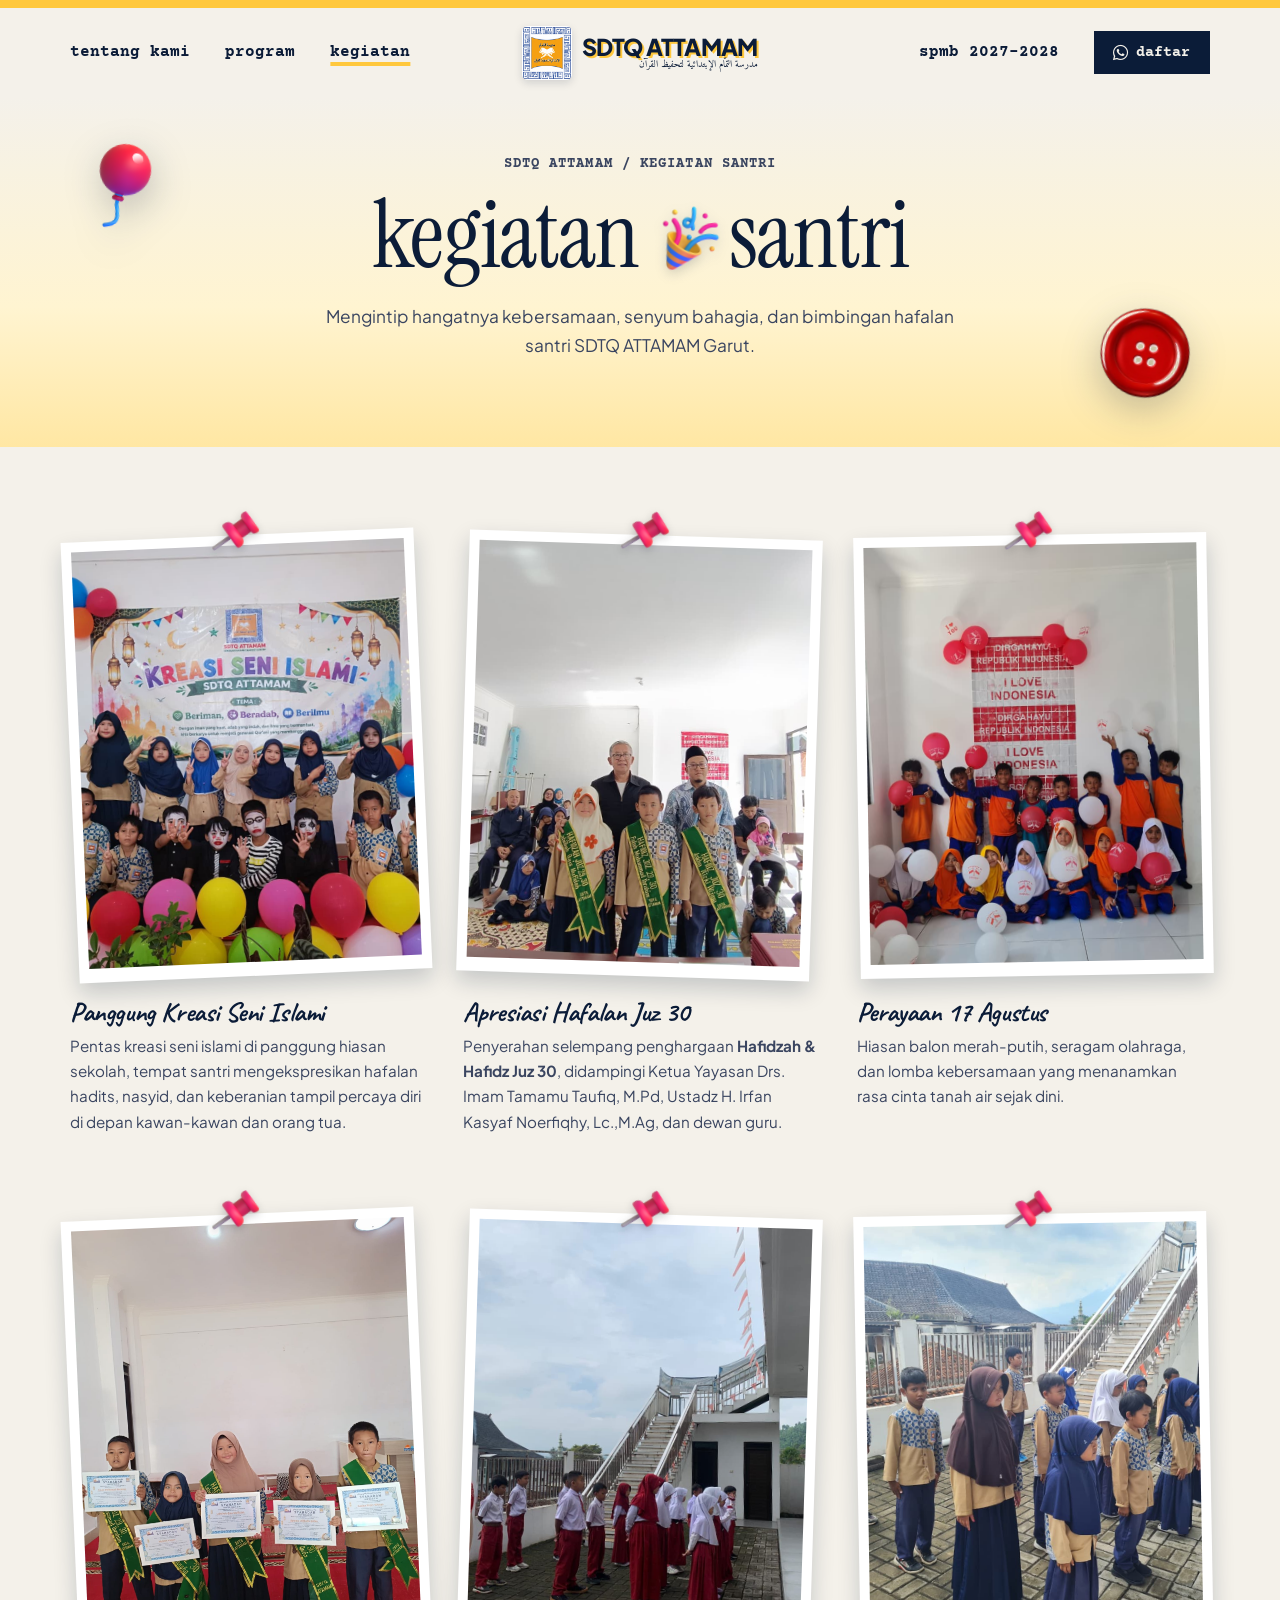
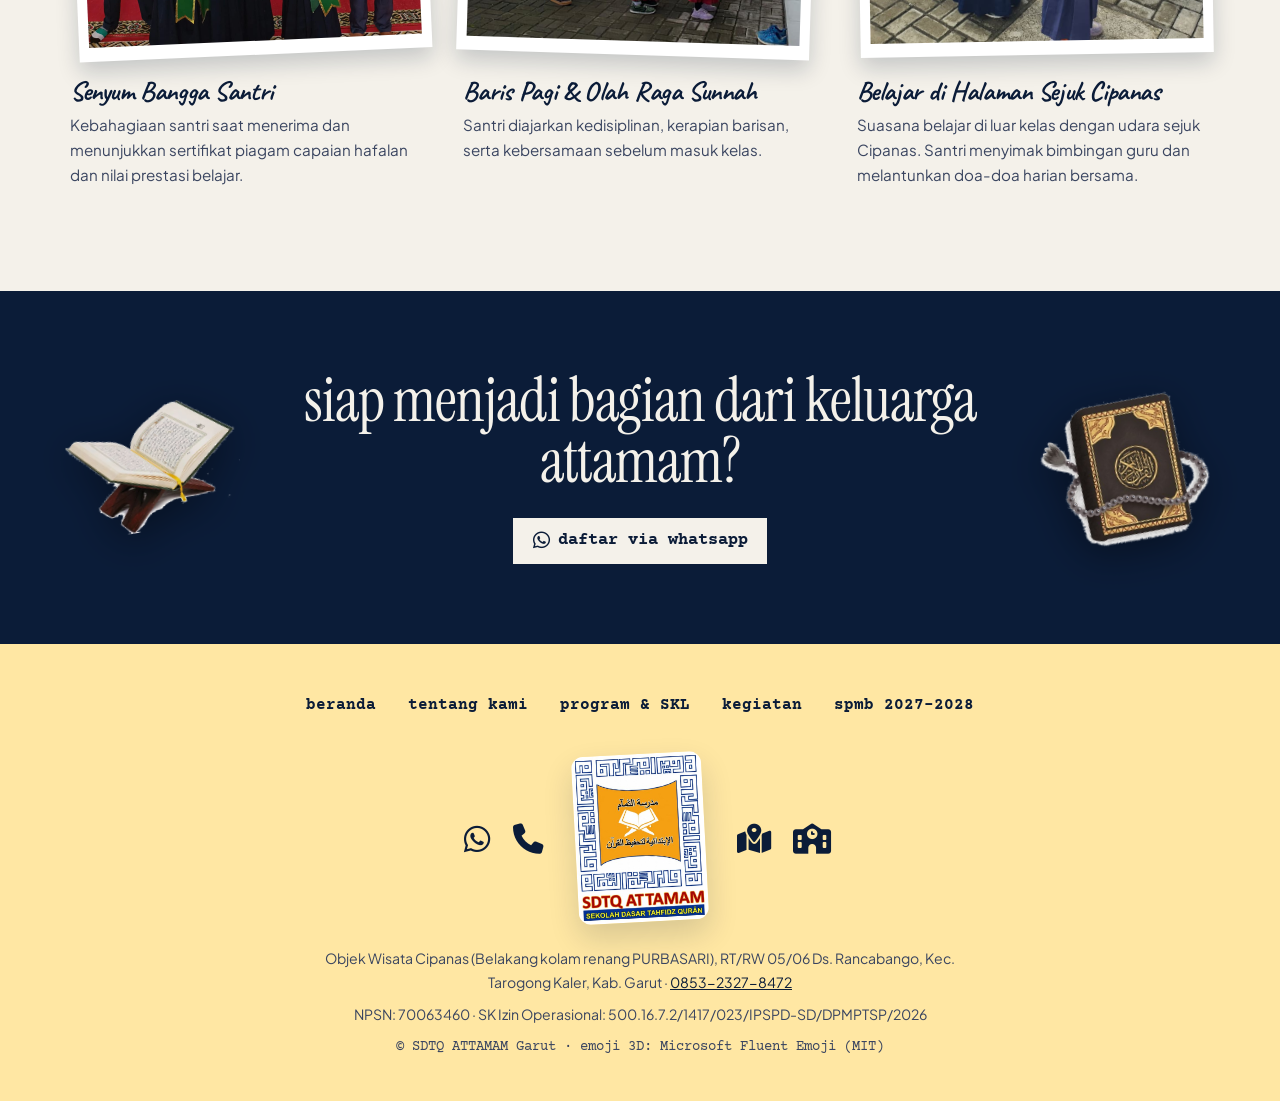
==== commit eeedc9ce: "Use the clean school logo, add portraits of Ketua Yayasan and Ustadz Irfan - New logo from the schoo" ====
--- a/kegiatan.html
+++ b/kegiatan.html
@@ -21,7 +21,7 @@
     <link rel="preconnect" href="https://fonts.gstatic.com" crossorigin>
     <link href="https://fonts.googleapis.com/css2?family=Amiri:wght@400;700&family=Caveat:wght@500;700&family=Courier+Prime:wght@400;700&family=Instrument+Serif:ital@0;1&family=Plus+Jakarta+Sans:wght@400;500;600;700;800&display=swap" rel="stylesheet">
     <link rel="stylesheet" href="https://cdnjs.cloudflare.com/ajax/libs/font-awesome/6.4.0/css/all.min.css">
-    <link rel="stylesheet" href="styles.css?v=5.0">
+    <link rel="stylesheet" href="styles.css?v=5.1">
 </head>
 <body>
 
@@ -29,8 +29,8 @@
     <header class="nav">
         <div class="wrap nav__isi">
             <a class="merek" href="index.html">
-                <img src="images/logo.png" alt="" width="83" height="96">
-                <span class="merek__nama">SDTQ ATTAMAM<small lang="ar" dir="rtl">مدرسة التمام الإبتدائية لتحفيظ القرأن</small></span>
+                <img src="images/logo.png" alt="" width="167" height="180">
+                <span class="merek__nama">SDTQ ATTAMAM<small lang="ar" dir="rtl">مدرسة التمّام الإبتدائية لتحفيظ القرآن</small></span>
             </a>
             <nav id="navTautan" aria-label="Menu utama">
                 <div class="nav__grup nav__grup--kiri">
@@ -152,9 +152,8 @@
                     <a href="https://wa.me/6285323278472?text=Assalamu%27alaikum%2C%20saya%20ingin%20mendaftar%20SPMB%20SDTQ%20ATTAMAM" target="_blank" rel="noopener" aria-label="WhatsApp Panitia SPMB"><i class="fab fa-whatsapp"></i></a>
                     <a href="tel:+6285323278472" aria-label="Telepon 0853-2327-8472"><i class="fas fa-phone"></i></a>
                 </div>
-                <a class="merek" href="index.html">
-                    <img src="images/logo.png" alt="" width="83" height="96">
-                    <span class="merek__nama">SDTQ ATTAMAM<small lang="ar" dir="rtl">مدرسة التمام الإبتدائية لتحفيظ القرأن</small></span>
+                <a class="kaki__logo" href="index.html">
+                    <img src="images/logo-full.jpg" alt="Logo SDTQ ATTAMAM, Sekolah Dasar Tahfidz Qurān" width="464" height="600" loading="lazy">
                 </a>
                 <div class="kaki__ikon">
                     <a href="https://maps.app.goo.gl/VsmUSFrKCvpzm6Zo8" target="_blank" rel="noopener" aria-label="Lokasi di Google Maps"><i class="fas fa-map-location-dot"></i></a>
--- a/styles.css
+++ b/styles.css
@@ -259,6 +259,8 @@
 .merek img {
     height: 54px;
     width: auto;
+    border-radius: 6px;
+    box-shadow: 0 3px 8px rgba(11, 28, 56, 0.15);
 }
 
 .merek__nama {
@@ -932,6 +934,7 @@
     display: grid;
     grid-template-columns: repeat(3, 1fr);
     gap: 2rem;
+    align-items: start; /* papan tanpa foto tidak ikut setinggi papan berfoto */
 }
 
 .papan {
@@ -974,10 +977,54 @@
     padding: 0 1rem 1.2rem;
 }
 
+/* Foto potongan (tanpa latar) di lingkaran kuning, kepala menyembul ke atas */
+.papan__foto {
+    position: relative;
+    display: block;
+    width: 140px;
+    height: 140px;
+    margin: 2.6rem auto 0;
+    border-radius: 50%;
+    background: var(--kuning-muda);
+    box-shadow: inset 0 0 0 3px var(--kuning);
+    clip-path: inset(-70px 0 0 0 round 0 0 70px 70px);
+}
+
+.papan__foto img {
+    position: absolute;
+    left: 50%;
+    bottom: 0;
+    width: 118%;
+    max-width: none;
+    transform: translateX(-50%);
+}
+
 .papan--ketua {
-    max-width: 560px;
+    max-width: 640px;
     margin: 0 auto 3rem;
     transform: rotate(-1deg);
+}
+
+.papan--ketua .papan__isi {
+    display: flex;
+    align-items: center;
+    gap: 1.6rem;
+    padding: 0 1.8rem 0.4rem;
+    text-align: left;
+}
+
+.papan--ketua .papan__foto {
+    flex: none;
+    width: 170px;
+    height: 170px;
+    margin: 3.2rem 0 1.2rem;
+    clip-path: inset(-80px 0 0 0 round 0 0 85px 85px);
+}
+
+.papan--ketua .papan__nama,
+.papan--ketua .papan__peran {
+    padding-left: 0;
+    padding-right: 0;
 }
 
 .papan--ketua .papan__atas {
@@ -1366,8 +1413,11 @@
     color: var(--teks);
 }
 
-.kaki .merek {
-    order: 0;
+.kaki__logo img {
+    width: 130px;
+    border-radius: 12px;
+    box-shadow: var(--bayang);
+    transform: rotate(-3deg);
 }
 
 .kaki p {
@@ -1587,6 +1637,16 @@
         text-align: center;
     }
 
+    .papan--ketua .papan__isi {
+        flex-direction: column;
+        gap: 0;
+        text-align: center;
+    }
+
+    .papan--ketua .papan__foto {
+        margin: 3rem auto 0;
+    }
+
     .kaki__tengah {
         grid-template-columns: 1fr;
         gap: 1.2rem;
@@ -1597,8 +1657,8 @@
         justify-content: center;
     }
 
-    .kaki .merek {
-        justify-content: center;
+    .kaki__logo {
+        justify-self: center;
         grid-row: 1;
     }
 
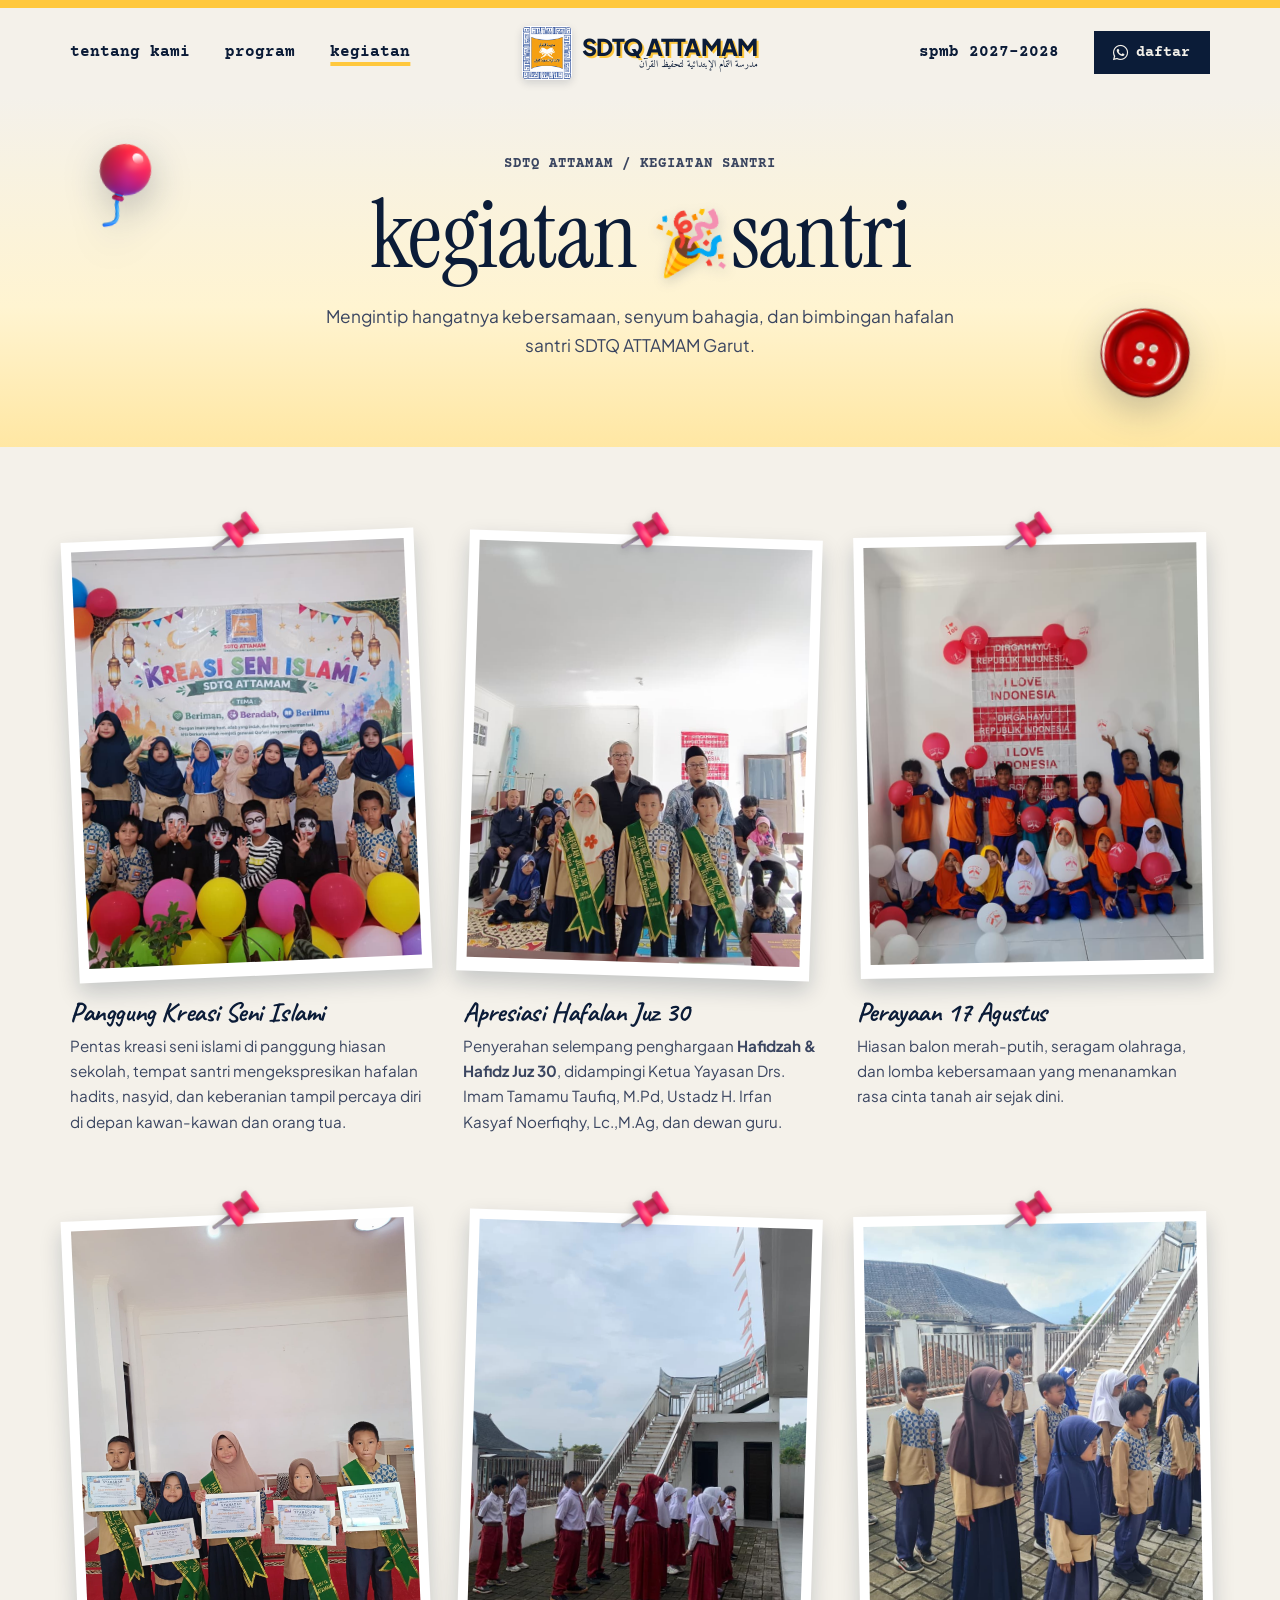
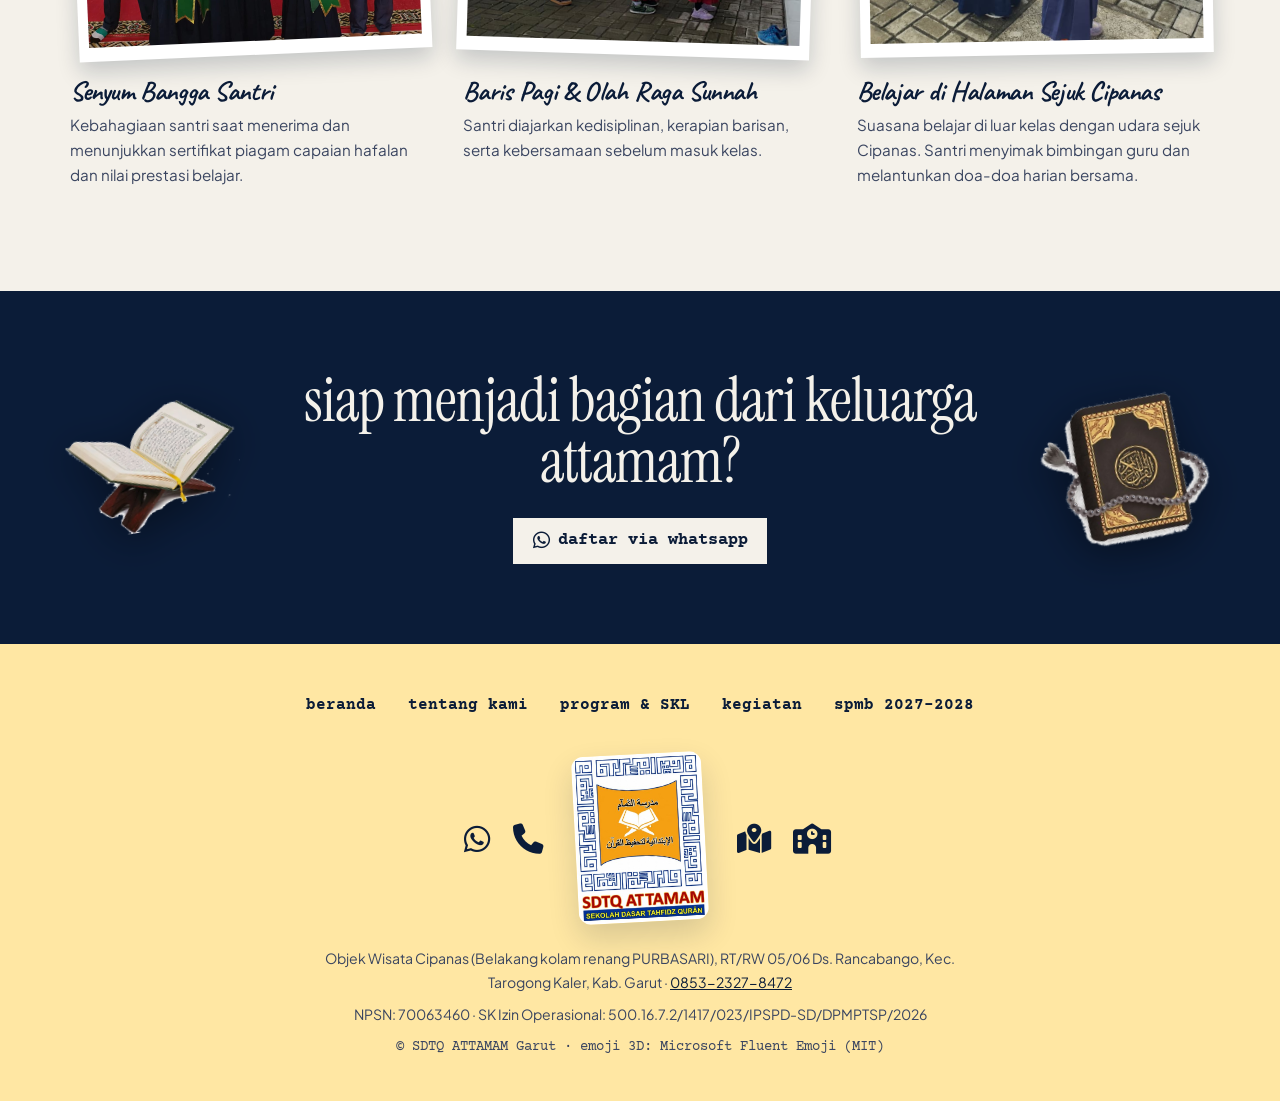
==== commit e56c5864: "Native emoji in headlines and ticker (iOS emoji on Apple devices) - Headline and ticker emoji are no" ====
--- a/kegiatan.html
+++ b/kegiatan.html
@@ -21,7 +21,7 @@
     <link rel="preconnect" href="https://fonts.gstatic.com" crossorigin>
     <link href="https://fonts.googleapis.com/css2?family=Amiri:wght@400;700&family=Caveat:wght@500;700&family=Courier+Prime:wght@400;700&family=Instrument+Serif:ital@0;1&family=Plus+Jakarta+Sans:wght@400;500;600;700;800&display=swap" rel="stylesheet">
     <link rel="stylesheet" href="https://cdnjs.cloudflare.com/ajax/libs/font-awesome/6.4.0/css/all.min.css">
-    <link rel="stylesheet" href="styles.css?v=5.1">
+    <link rel="stylesheet" href="styles.css?v=5.3">
 </head>
 <body>
 
@@ -55,7 +55,7 @@
             <img class="stiker stiker--lebar" src="images/stickers/button_red.png" alt="" style="--b:14%;--ka:7%;--w:90px;--r:10deg;--d:1s">
             <div class="wrap">
                 <span class="label">SDTQ ATTAMAM / kegiatan santri</span>
-                <h1>kegiatan <img class="emo" src="images/emoji/party.png" alt="" style="--r:-8deg">santri</h1>
+                <h1>kegiatan <span class="emo" aria-hidden="true" style="--r:-8deg">🎉</span>santri</h1>
                 <p class="lead">Mengintip hangatnya kebersamaan, senyum bahagia, dan bimbingan hafalan santri SDTQ ATTAMAM Garut.</p>
             </div>
         </section>
--- a/styles.css
+++ b/styles.css
@@ -109,13 +109,25 @@
     font-weight: 700;
 }
 
-/* Emoji 3D di tengah kalimat, seperti stiker kecil */
+/* Emoji asli perangkat (di iPhone tampil sebagai emoji iOS) di tengah kalimat */
+.emo,
+.pita__hati {
+    font-family: "Apple Color Emoji", "Segoe UI Emoji", "Noto Color Emoji", sans-serif;
+    font-style: normal;
+    font-weight: 400;
+    letter-spacing: 0;
+    line-height: 1;
+}
+
+.nowrap {
+    white-space: nowrap;
+}
+
 .emo {
     display: inline-block;
-    width: 0.72em;
-    height: 0.72em;
-    vertical-align: -0.04em;
-    margin: 0 0.04em;
+    font-size: 0.62em;
+    vertical-align: 0.1em;
+    margin: 0 0.06em;
     transform: rotate(var(--r, -8deg));
     filter: drop-shadow(0 4px 6px rgba(11, 28, 56, 0.18));
 }
@@ -498,12 +510,10 @@
     animation: geser 45s linear infinite;
 }
 
-.pita__t img {
-    display: inline-block;
-    width: 1.1rem;
-    height: 1.1rem;
+.pita__hati {
+    font-size: 1.05rem;
     margin: 0 1.6rem;
-    vertical-align: -0.05em;
+    vertical-align: 0.15em;
 }
 
 @keyframes geser {
@@ -1680,7 +1690,7 @@
         text-align: center;
     }
 
-    .pita__t span:nth-child(n+2) {
+    .pita__t > span:nth-child(n+2) {
         display: none;
     }
 }
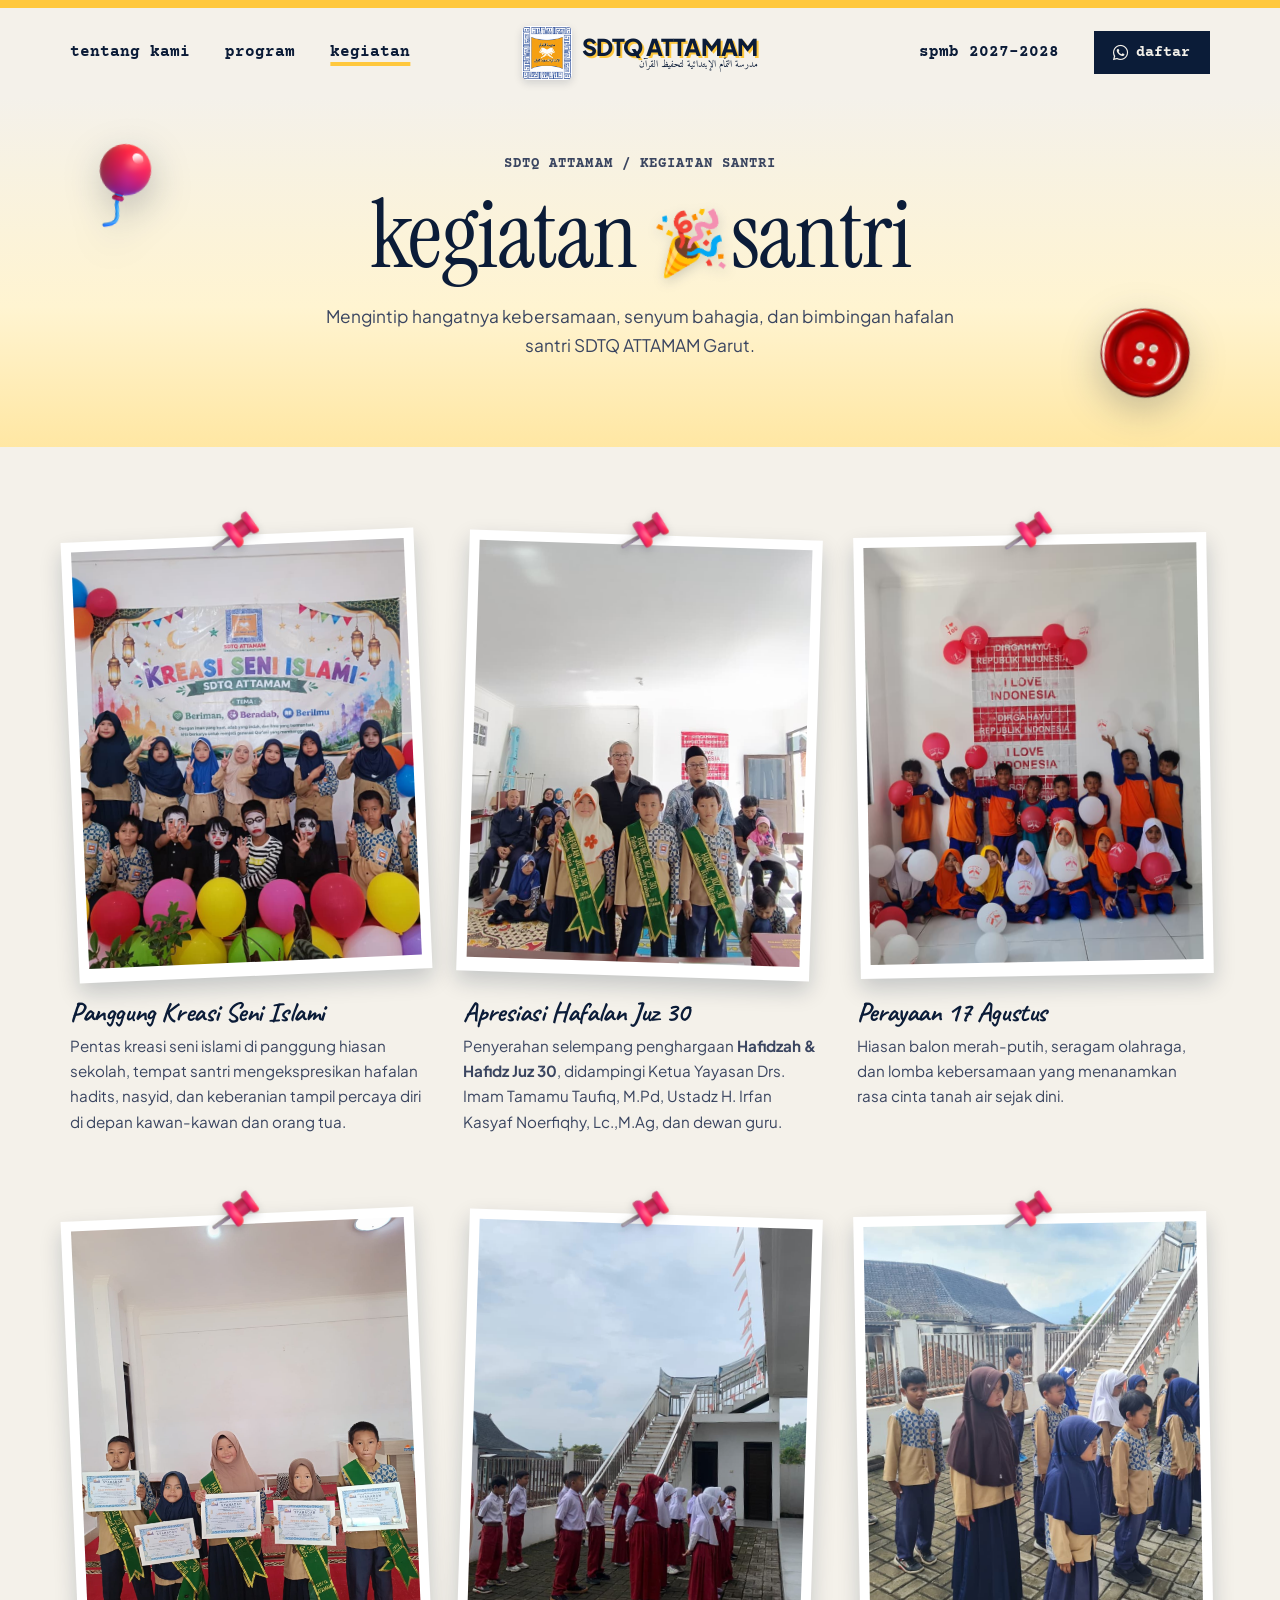
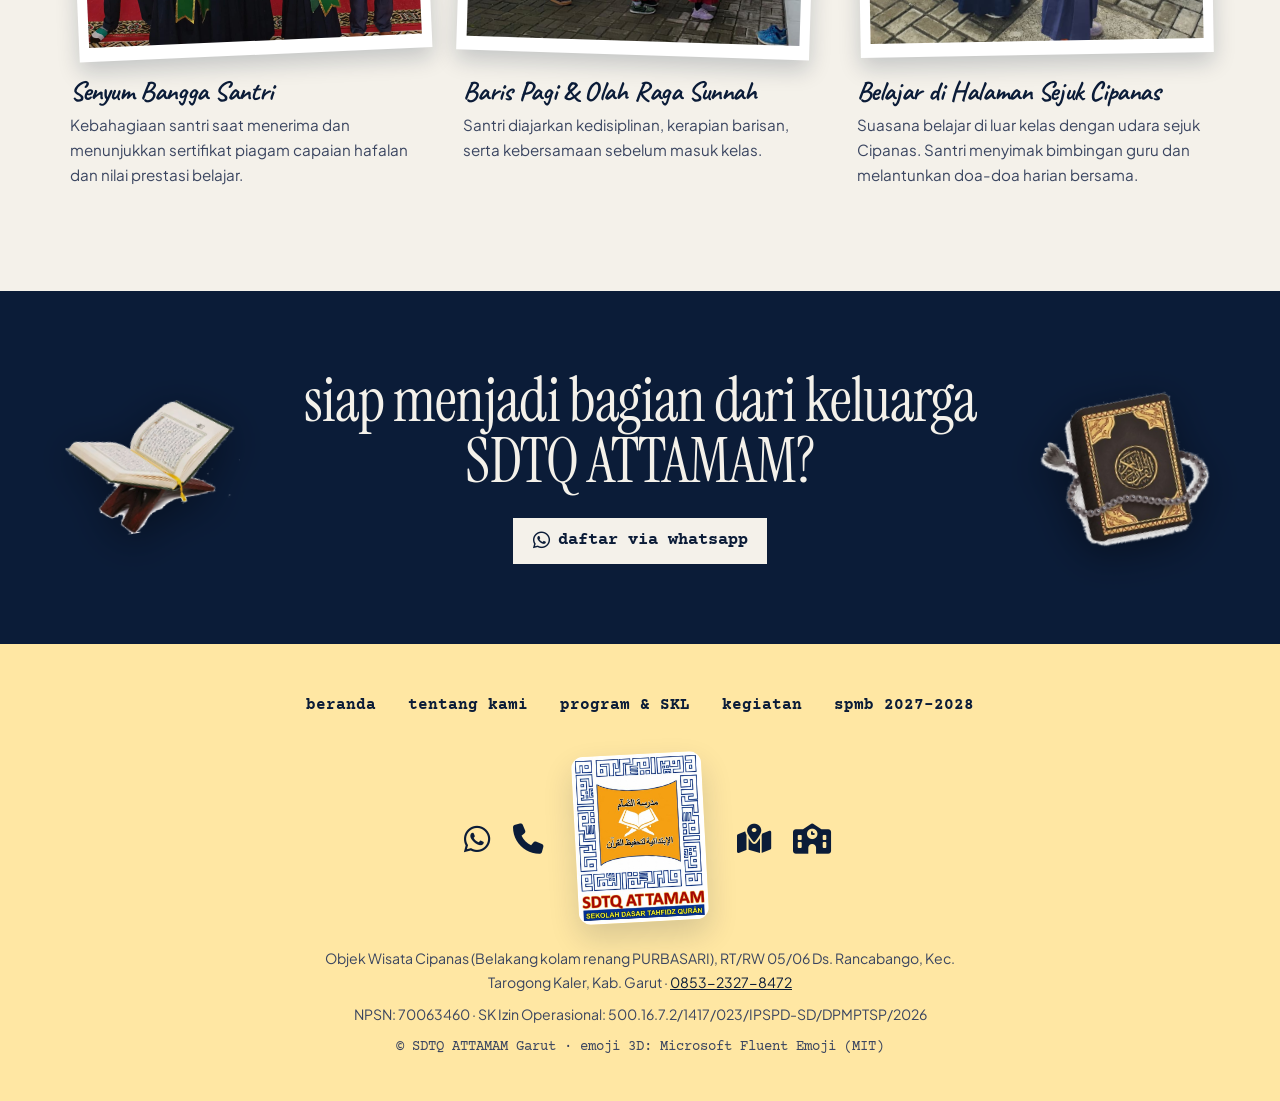
==== commit d39689b5: "Islamic wording, full school name, rub el hizb ticker marks, cache-safe logo files - Welcome heading" ====
--- a/kegiatan.html
+++ b/kegiatan.html
@@ -6,8 +6,8 @@
     <title>Kegiatan Santri · SDTQ ATTAMAM Garut</title>
     <meta name="description" content="Cerita dan dokumentasi kegiatan santri SDTQ ATTAMAM Garut.">
     <meta name="theme-color" content="#0B1C38">
-    <link rel="icon" type="image/png" href="images/favicon.png">
-    <link rel="apple-touch-icon" href="images/apple-touch-icon.png">
+    <link rel="icon" type="image/png" href="images/favicon-sdtq-attamam.png">
+    <link rel="apple-touch-icon" href="images/apple-touch-icon-sdtq-attamam.png">
     <meta property="og:type" content="website">
     <meta property="og:url" content="https://sdtq-attamam.com/kegiatan.html">
     <meta property="og:title" content="Kegiatan Santri · SDTQ ATTAMAM Garut">
@@ -21,7 +21,7 @@
     <link rel="preconnect" href="https://fonts.gstatic.com" crossorigin>
     <link href="https://fonts.googleapis.com/css2?family=Amiri:wght@400;700&family=Caveat:wght@500;700&family=Courier+Prime:wght@400;700&family=Instrument+Serif:ital@0;1&family=Plus+Jakarta+Sans:wght@400;500;600;700;800&display=swap" rel="stylesheet">
     <link rel="stylesheet" href="https://cdnjs.cloudflare.com/ajax/libs/font-awesome/6.4.0/css/all.min.css">
-    <link rel="stylesheet" href="styles.css?v=5.3">
+    <link rel="stylesheet" href="styles.css?v=5.7">
 </head>
 <body>
 
@@ -29,7 +29,7 @@
     <header class="nav">
         <div class="wrap nav__isi">
             <a class="merek" href="index.html">
-                <img src="images/logo.png" alt="" width="167" height="180">
+                <img src="images/logo-sdtq-attamam.png" alt="" width="167" height="180">
                 <span class="merek__nama">SDTQ ATTAMAM<small lang="ar" dir="rtl">مدرسة التمّام الإبتدائية لتحفيظ القرآن</small></span>
             </a>
             <nav id="navTautan" aria-label="Menu utama">
@@ -129,7 +129,7 @@
             <div class="wrap ajakan__isi">
                 <img src="images/stickers/quran_rehal.png" alt="">
                 <div>
-                    <h2>siap menjadi bagian dari keluarga attamam?</h2>
+                    <h2>siap menjadi bagian dari keluarga SDTQ ATTAMAM?</h2>
                     <a class="btn btn--terang btn--wa" href="https://wa.me/6285323278472?text=Assalamu%27alaikum%2C%20saya%20ingin%20mendaftar%20SPMB%20SDTQ%20ATTAMAM" target="_blank" rel="noopener"><i class="fab fa-whatsapp"></i> daftar via whatsapp</a>
                 </div>
                 <img src="images/stickers/quran_tasbih.png" alt="">
@@ -153,7 +153,7 @@
                     <a href="tel:+6285323278472" aria-label="Telepon 0853-2327-8472"><i class="fas fa-phone"></i></a>
                 </div>
                 <a class="kaki__logo" href="index.html">
-                    <img src="images/logo-full.jpg" alt="Logo SDTQ ATTAMAM, Sekolah Dasar Tahfidz Qurān" width="464" height="600" loading="lazy">
+                    <img src="images/logo-sdtq-attamam-full.jpg" alt="Logo SDTQ ATTAMAM, Sekolah Dasar Tahfidz Qurān" width="464" height="600" loading="lazy">
                 </a>
                 <div class="kaki__ikon">
                     <a href="https://maps.app.goo.gl/VsmUSFrKCvpzm6Zo8" target="_blank" rel="noopener" aria-label="Lokasi di Google Maps"><i class="fas fa-map-location-dot"></i></a>
--- a/styles.css
+++ b/styles.css
@@ -110,8 +110,7 @@
 }
 
 /* Emoji asli perangkat (di iPhone tampil sebagai emoji iOS) di tengah kalimat */
-.emo,
-.pita__hati {
+.emo {
     font-family: "Apple Color Emoji", "Segoe UI Emoji", "Noto Color Emoji", sans-serif;
     font-style: normal;
     font-weight: 400;
@@ -510,10 +509,17 @@
     animation: geser 45s linear infinite;
 }
 
-.pita__hati {
-    font-size: 1.05rem;
+/* tanda rub el hizb (۞) sebagai pemisah, seperti di mushaf */
+.pita__tanda {
+    display: inline-block;
+    width: 1.6rem;
+    height: 1.6rem;
     margin: 0 1.6rem;
-    vertical-align: 0.15em;
+    vertical-align: middle;
+    position: relative;
+    top: -0.12em;
+    font-size: 0; /* karakter ۞ hanya cadangan; bentuknya digambar SVG di bawah */
+    background: url("data:image/svg+xml,%3Csvg xmlns='http://www.w3.org/2000/svg' viewBox='0 0 24 24'%3E%3Cg fill='%23FFC83D'%3E%3Crect x='5' y='5' width='14' height='14'/%3E%3Crect x='5' y='5' width='14' height='14' transform='rotate(45 12 12)'/%3E%3C/g%3E%3Ccircle cx='12' cy='12' r='3.2' fill='%230B1C38'/%3E%3C/svg%3E") center / contain no-repeat;
 }
 
 @keyframes geser {
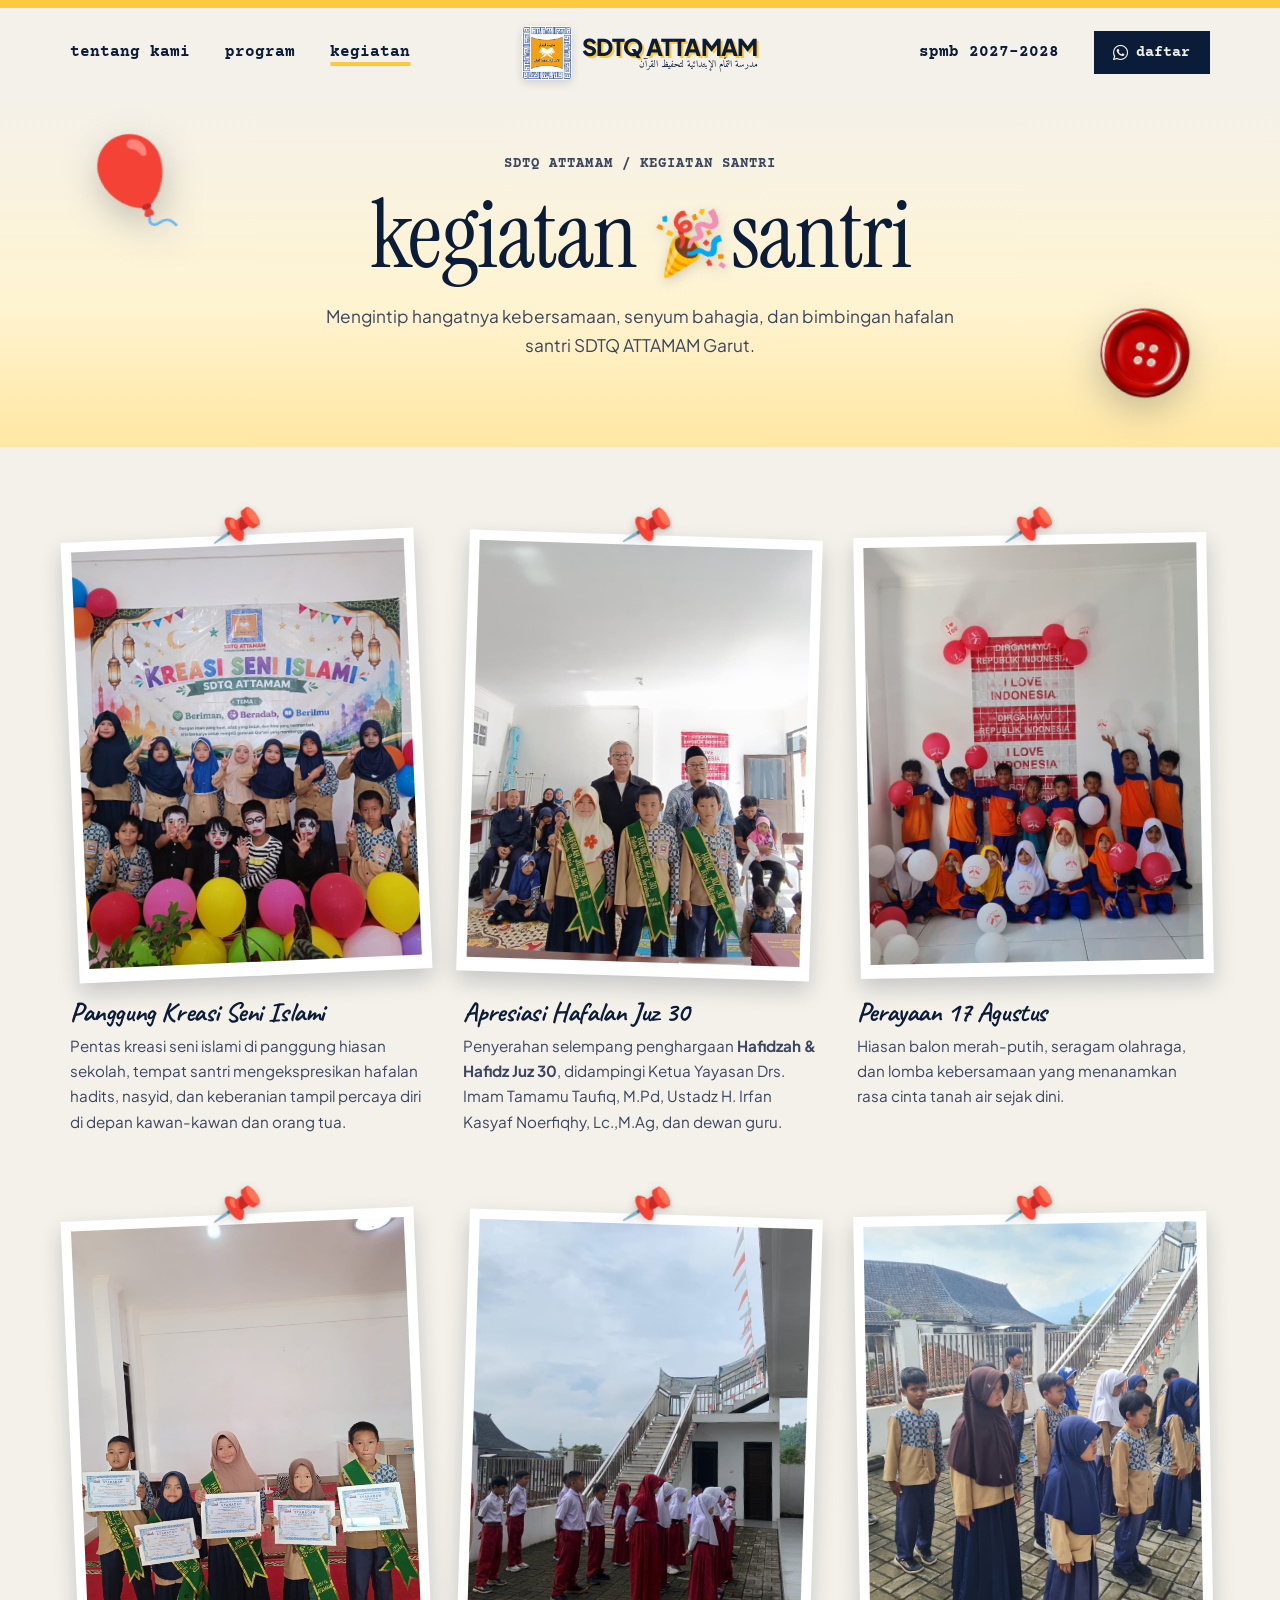
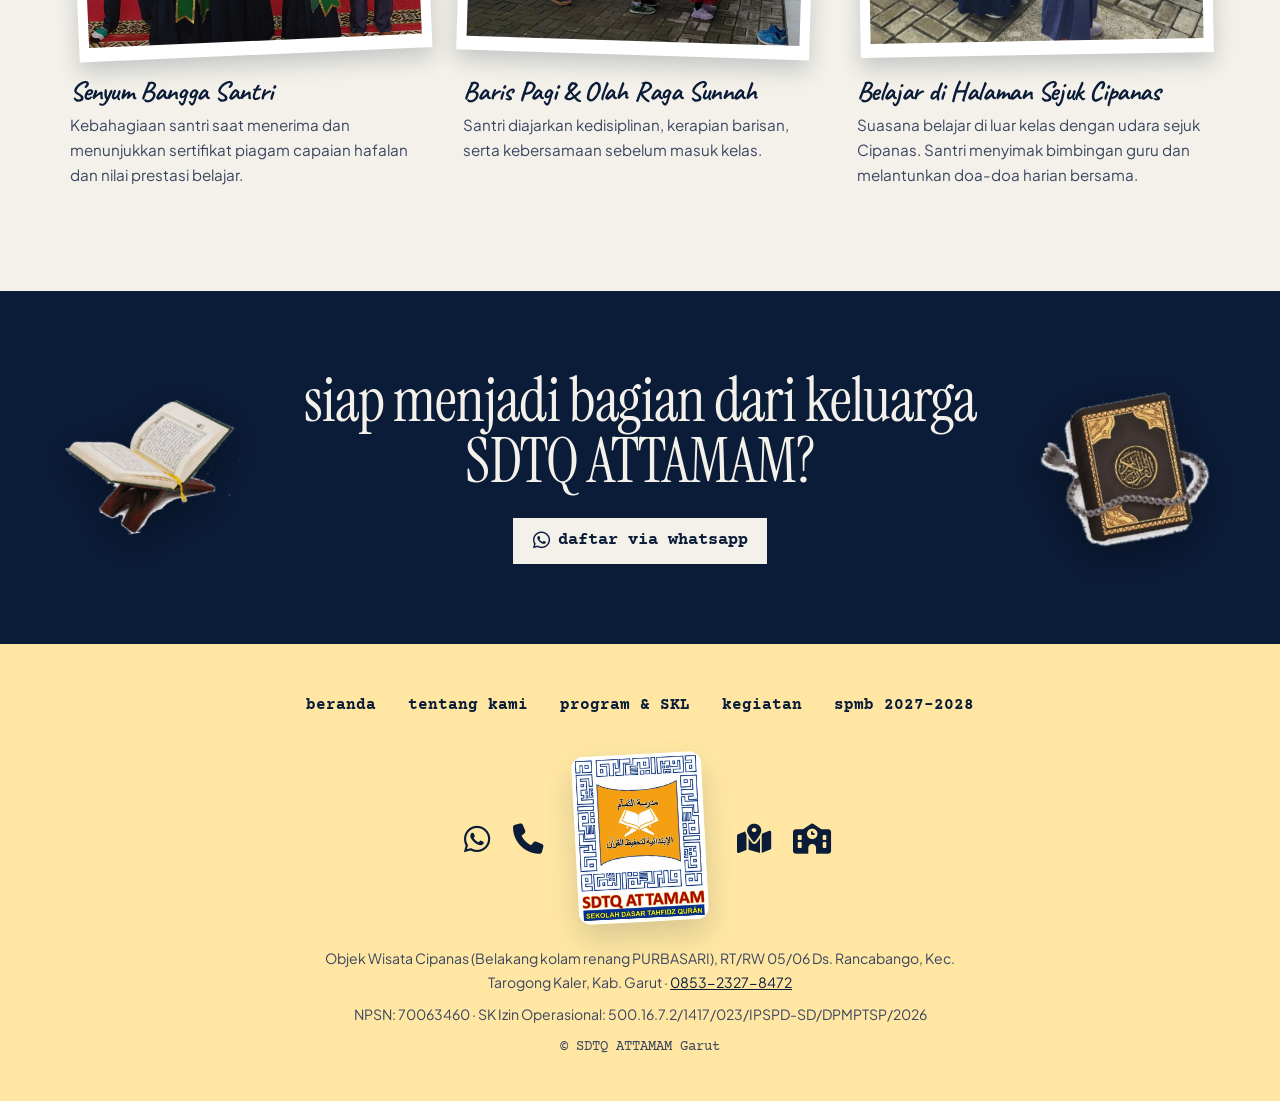
==== commit ed378b36: "All icons as native emoji (Apple emoji on iPhone/Mac), drop Fluent images and credit - Folders, pape" ====
--- a/kegiatan.html
+++ b/kegiatan.html
@@ -21,7 +21,7 @@
     <link rel="preconnect" href="https://fonts.gstatic.com" crossorigin>
     <link href="https://fonts.googleapis.com/css2?family=Amiri:wght@400;700&family=Caveat:wght@500;700&family=Courier+Prime:wght@400;700&family=Instrument+Serif:ital@0;1&family=Plus+Jakarta+Sans:wght@400;500;600;700;800&display=swap" rel="stylesheet">
     <link rel="stylesheet" href="https://cdnjs.cloudflare.com/ajax/libs/font-awesome/6.4.0/css/all.min.css">
-    <link rel="stylesheet" href="styles.css?v=5.7">
+    <link rel="stylesheet" href="styles.css?v=6.1">
 </head>
 <body>
 
@@ -51,7 +51,7 @@
 
     <main>
         <section class="kepala-halaman">
-            <img class="stiker stiker--lebar" src="images/emoji/balloon.png" alt="" style="--t:12%;--l:6%;--w:90px;--r:-10deg">
+            <span class="stiker stiker--lebar ej" aria-hidden="true" style="--t:12%;--l:6%;--w:90px;--r:-10deg">🎈</span>
             <img class="stiker stiker--lebar" src="images/stickers/button_red.png" alt="" style="--b:14%;--ka:7%;--w:90px;--r:10deg;--d:1s">
             <div class="wrap">
                 <span class="label">SDTQ ATTAMAM / kegiatan santri</span>
@@ -64,7 +64,7 @@
             <div class="wrap dinding">
                 <figure>
                     <div class="polaroid">
-                        <img class="klip" src="images/emoji/pushpin.png" alt="">
+                        <span class="klip ej" aria-hidden="true">📌</span>
                         <img src="images/galeri_3.jpg" alt="Santri melambai di panggung Kreasi Seni Islami" width="1280" height="960" loading="lazy">
                     </div>
                     <figcaption>
@@ -74,7 +74,7 @@
                 </figure>
                 <figure>
                     <div class="polaroid">
-                        <img class="klip" src="images/emoji/pushpin.png" alt="">
+                        <span class="klip ej" aria-hidden="true">📌</span>
                         <img src="images/galeri_1.jpg" alt="Santri mengenakan selempang Hafidzah dan Hafidz Juz 30 bersama Ketua Yayasan dan guru" width="1280" height="961" loading="lazy">
                     </div>
                     <figcaption>
@@ -84,7 +84,7 @@
                 </figure>
                 <figure>
                     <div class="polaroid">
-                        <img class="klip" src="images/emoji/pushpin.png" alt="">
+                        <span class="klip ej" aria-hidden="true">📌</span>
                         <img src="images/galeri_2.jpg" alt="Santri merayakan 17 Agustus dengan balon merah-putih" width="720" height="1280" loading="lazy">
                     </div>
                     <figcaption>
@@ -94,7 +94,7 @@
                 </figure>
                 <figure>
                     <div class="polaroid">
-                        <img class="klip" src="images/emoji/pushpin.png" alt="">
+                        <span class="klip ej" aria-hidden="true">📌</span>
                         <img src="images/galeri_6.jpg" alt="Santri tersenyum memegang sertifikat capaian hafalan" width="1200" height="1600" loading="lazy">
                     </div>
                     <figcaption>
@@ -104,7 +104,7 @@
                 </figure>
                 <figure>
                     <div class="polaroid">
-                        <img class="klip" src="images/emoji/pushpin.png" alt="">
+                        <span class="klip ej" aria-hidden="true">📌</span>
                         <img src="images/galeri_4.jpg" alt="Santri berbaris pagi di halaman sekolah" width="1280" height="960" loading="lazy">
                     </div>
                     <figcaption>
@@ -114,7 +114,7 @@
                 </figure>
                 <figure>
                     <div class="polaroid">
-                        <img class="klip" src="images/emoji/pushpin.png" alt="">
+                        <span class="klip ej" aria-hidden="true">📌</span>
                         <img src="images/galeri_5.jpg" alt="Santri belajar bersama guru di halaman sekolah" width="1280" height="960" loading="lazy">
                     </div>
                     <figcaption>
@@ -162,7 +162,7 @@
             </div>
             <p>Objek Wisata Cipanas (Belakang kolam renang PURBASARI), RT/RW 05/06 Ds. Rancabango, Kec. Tarogong Kaler, Kab. Garut · <a href="tel:+6285323278472">0853-2327-8472</a></p>
             <p>NPSN: 70063460 · SK Izin Operasional: 500.16.7.2/1417/023/IPSPD-SD/DPMPTSP/2026</p>
-            <p class="kaki__hak">© SDTQ ATTAMAM Garut · emoji 3D: Microsoft Fluent Emoji (MIT)</p>
+            <p class="kaki__hak">© SDTQ ATTAMAM Garut</p>
         </div>
     </footer>
 
--- a/styles.css
+++ b/styles.css
@@ -1,7 +1,7 @@
 /* ==========================================================================
    SDTQ ATTAMAM — gaya scrapbook ceria & islami
-   Kertas putih gading, navy, kuning. Emoji 3D: Microsoft Fluent Emoji (MIT),
-   lisensi di images/emoji/LICENSE-fluentui-emoji.txt
+   Kertas putih gading, navy, kuning. Semua emoji berupa karakter asli perangkat
+   (di iPhone/Mac tampil sebagai emoji iOS).
    ========================================================================== */
 
 :root {
@@ -109,8 +109,9 @@
     font-weight: 700;
 }
 
-/* Emoji asli perangkat (di iPhone tampil sebagai emoji iOS) di tengah kalimat */
-.emo {
+/* Emoji asli perangkat (di iPhone tampil sebagai emoji iOS): .emo di kalimat, .ej untuk ikon */
+.emo,
+.ej {
     font-family: "Apple Color Emoji", "Segoe UI Emoji", "Noto Color Emoji", sans-serif;
     font-style: normal;
     font-weight: 400;
@@ -121,6 +122,19 @@
 .nowrap {
     white-space: nowrap;
 }
+
+/* ikon emoji: ukurannya lewat font-size, bukan lebar gambar */
+.ej {
+    display: inline-block;
+    width: auto;
+    height: auto;
+    text-align: center;
+}
+
+.stiker.ej { font-size: var(--w, 90px); width: auto; max-height: none; }
+.klip.ej { font-size: 38px; width: auto; }
+.kartu-kertas .ikon.ej { font-size: 56px; width: auto; }
+.buku > .ikon.ej { font-size: 64px; width: auto; }
 
 .emo {
     display: inline-block;
@@ -693,17 +707,17 @@
     text-decoration: none;
 }
 
-.map img {
-    width: 160px;
+.map .ej {
+    font-size: 128px;
     filter: drop-shadow(0 10px 14px rgba(11, 28, 56, 0.18));
     transition: transform 0.2s ease;
 }
 
-.map:hover img {
+.map:hover .ej {
     transform: translateY(-6px) rotate(-3deg);
 }
 
-.map span {
+.map span:not(.ej) {
     font-family: var(--mono);
     font-weight: 700;
     background: var(--kertas);
@@ -732,15 +746,16 @@
 }
 
 .judul-tautan {
-    display: inline-flex;
-    align-items: center;
-    gap: 1.2rem;
+    display: inline-block;
     text-decoration: none;
     margin-top: 1.5rem;
 }
 
+/* panah ikut di ujung kalimat, tidak terpisah ke pinggir */
 .judul-tautan i {
-    font-size: 1.8rem;
+    font-size: 0.55em;
+    vertical-align: middle;
+    margin-left: 0.2em;
 }
 
 .judul-tautan:hover h2 {
@@ -900,8 +915,8 @@
     padding: 0.9rem 1.4rem;
 }
 
-.catatan-kecil img {
-    width: 44px;
+.catatan-kecil .ej {
+    font-size: 38px;
     flex: none;
 }
 
@@ -1189,8 +1204,8 @@
     line-height: 1.25;
 }
 
-.buku li img {
-    width: 26px;
+.buku li .ej {
+    font-size: 22px;
     flex: none;
 }
 
@@ -1358,8 +1373,8 @@
     box-shadow: var(--bayang);
 }
 
-.lokasi img {
-    width: 64px;
+.lokasi .ej {
+    font-size: 54px;
     flex: none;
 }
 
@@ -1599,16 +1614,31 @@
         max-width: none;
     }
 
-    .map img {
-        width: 120px;
+    .map .ej {
+        font-size: 96px;
+    }
+
+    .map span:not(.ej) {
+        font-size: 0.85rem;
+        white-space: nowrap;
+        padding: 0.3rem 0.7rem;
     }
 
     .map-grid {
         gap: 2rem 1rem;
     }
 
+    /* di HP gugus stiker jadi hiasan kecil di atas kutipan, bukan satu layar penuh */
     .gugus {
-        min-height: 300px;
+        min-height: 220px;
+        max-width: 360px;
+        width: 100%;
+        margin: 0 auto -1.5rem;
+    }
+
+    .gugus .stiker {
+        width: calc(var(--w, 90px) * 0.55);
+        max-height: 100px;
     }
 
     .ajakan__isi {
@@ -1663,19 +1693,20 @@
         margin: 3rem auto 0;
     }
 
+    /* logo di atas, keempat ikon kontak satu baris di bawahnya */
     .kaki__tengah {
-        grid-template-columns: 1fr;
-        gap: 1.2rem;
-    }
-
-    .kaki__ikon,
+        grid-template-columns: 1fr 1fr;
+        gap: 1.2rem 1.4rem;
+    }
+
     .kaki__ikon:first-child {
-        justify-content: center;
+        justify-content: flex-end;
     }
 
     .kaki__logo {
         justify-self: center;
         grid-row: 1;
+        grid-column: 1 / -1;
     }
 
     /* di HP stiker besar disembunyikan sebagian agar tidak menutupi teks */
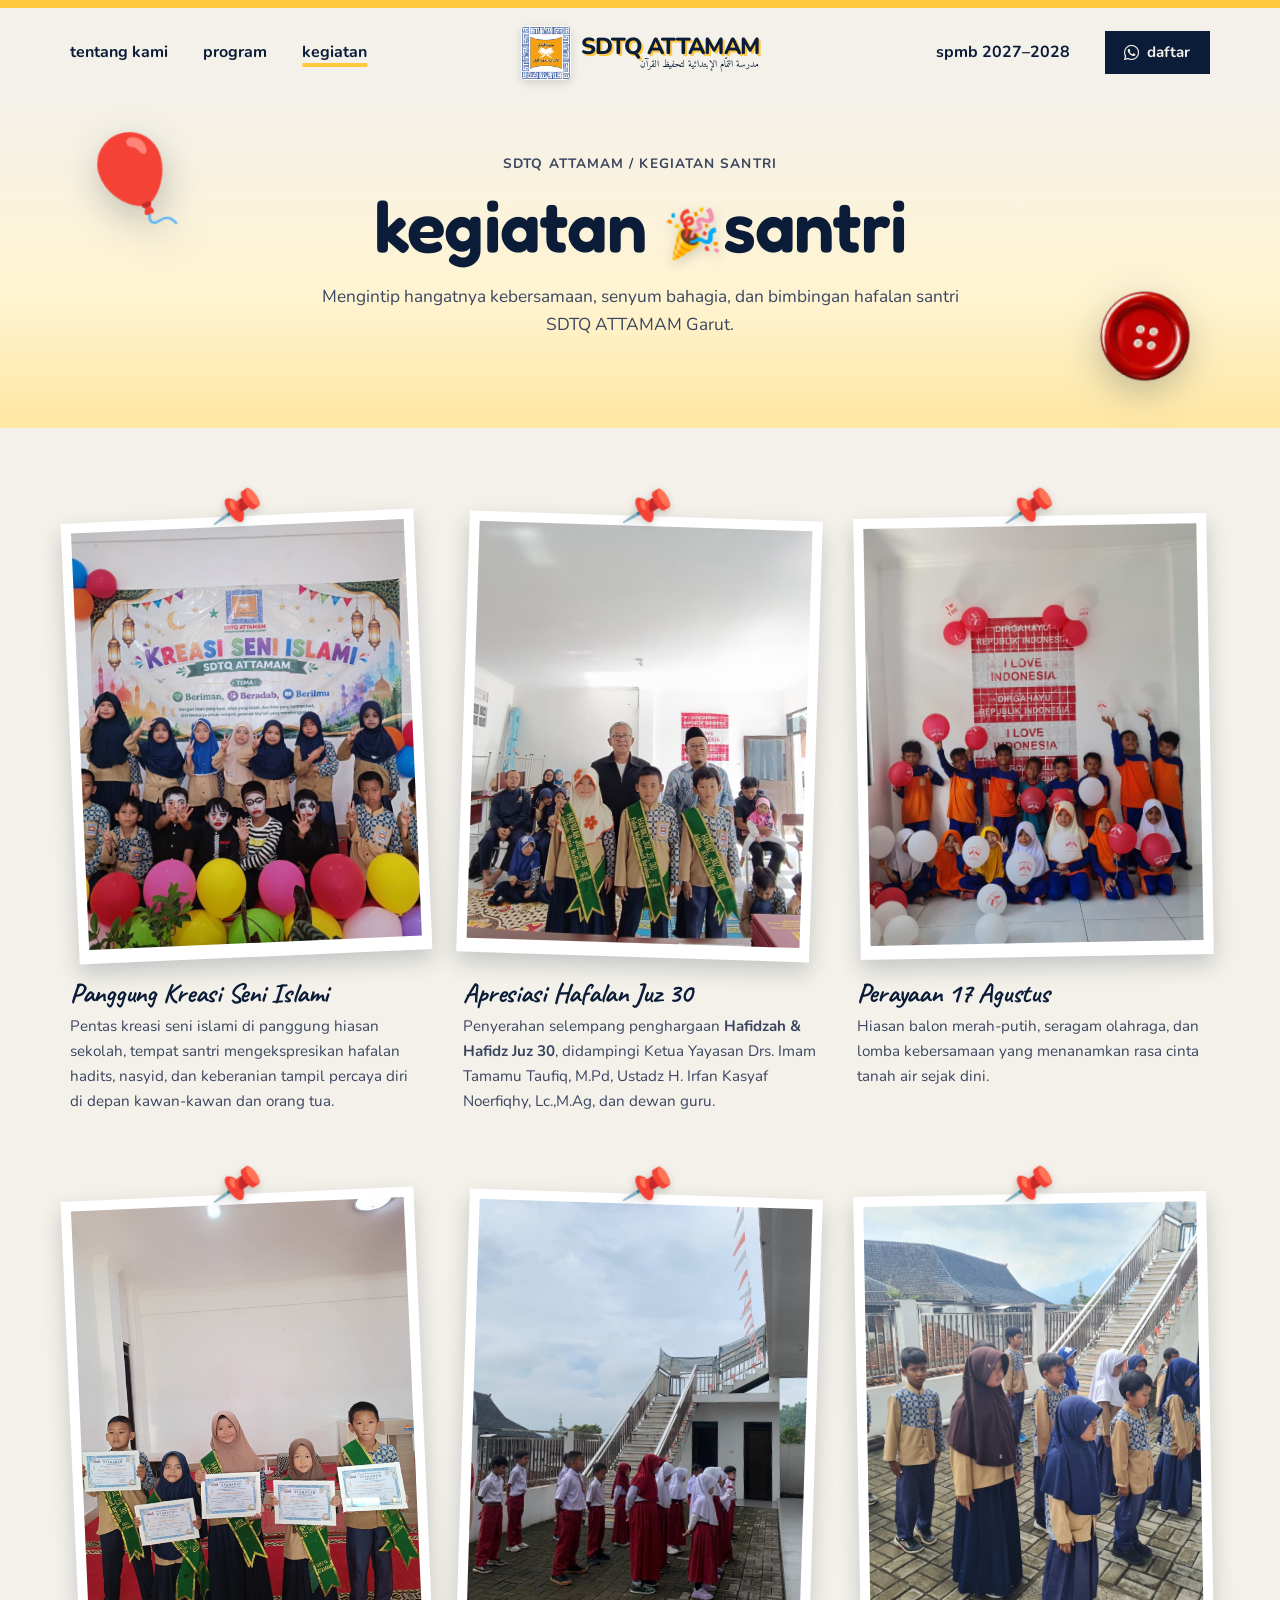
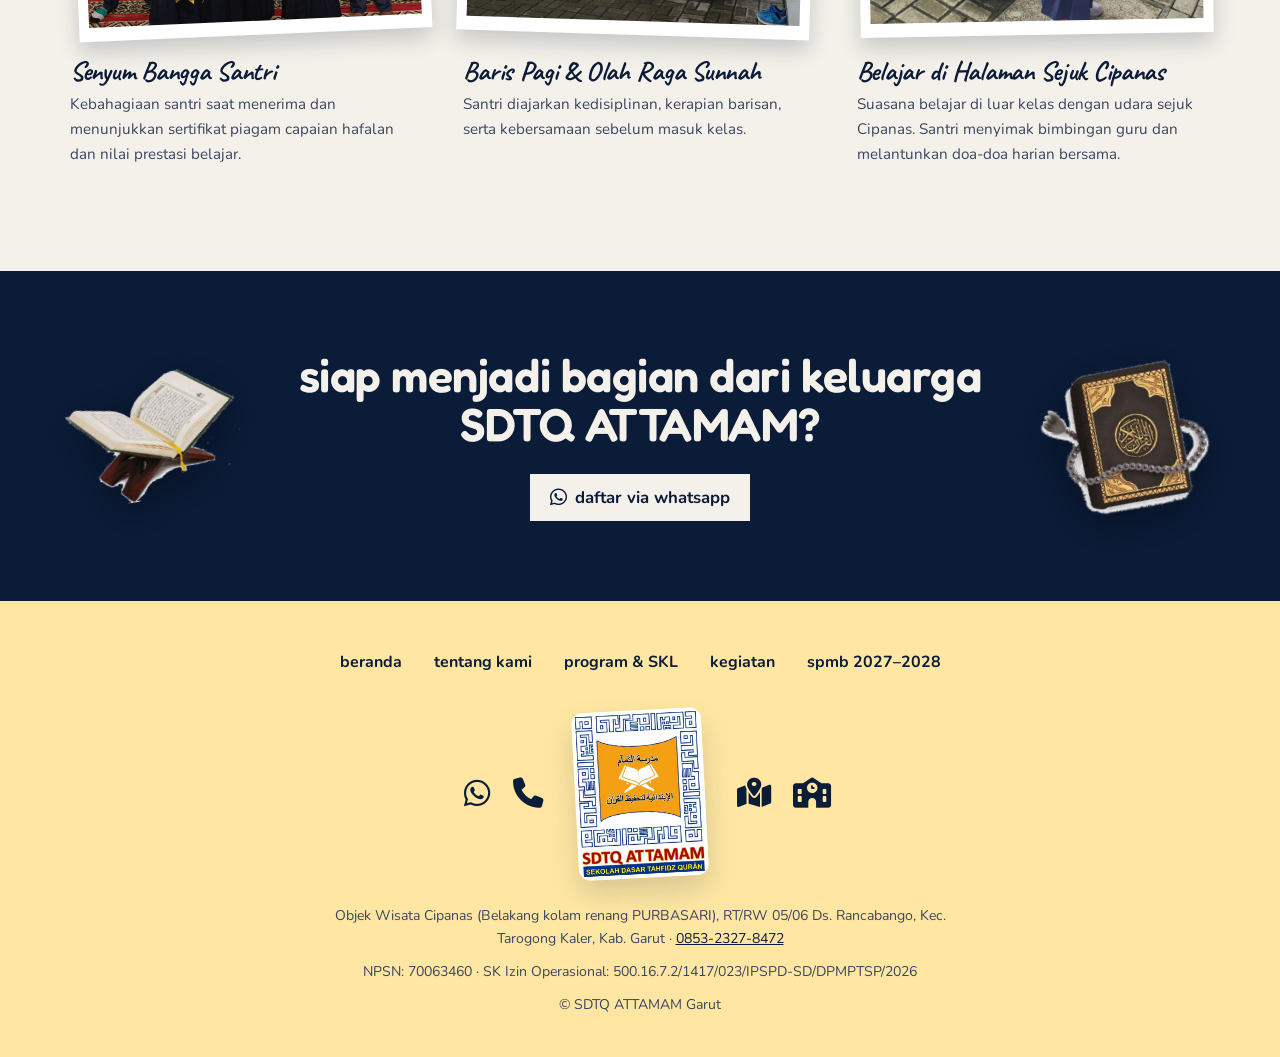
==== commit 0fb448b1: "Fredoka headings + Nunito text to match the Instagram templates; Arabic stays Amiri" ====
--- a/kegiatan.html
+++ b/kegiatan.html
@@ -19,9 +19,9 @@
     <meta name="twitter:card" content="summary_large_image">
     <link rel="preconnect" href="https://fonts.googleapis.com">
     <link rel="preconnect" href="https://fonts.gstatic.com" crossorigin>
-    <link href="https://fonts.googleapis.com/css2?family=Amiri:wght@400;700&family=Caveat:wght@500;700&family=Courier+Prime:wght@400;700&family=Instrument+Serif:ital@0;1&family=Plus+Jakarta+Sans:wght@400;500;600;700;800&display=swap" rel="stylesheet">
+    <link href="https://fonts.googleapis.com/css2?family=Amiri:wght@400;700&family=Caveat:wght@500;700&family=Fredoka:wght@400;500;600;700&family=Nunito:wght@400;600;700;800;900&display=swap" rel="stylesheet">
     <link rel="stylesheet" href="https://cdnjs.cloudflare.com/ajax/libs/font-awesome/6.4.0/css/all.min.css">
-    <link rel="stylesheet" href="styles.css?v=6.1">
+    <link rel="stylesheet" href="styles.css?v=6.2">
 </head>
 <body>
 
--- a/styles.css
+++ b/styles.css
@@ -15,9 +15,10 @@
     --kraft: #D3C2A3;
     --teks: #3A4560;
     --garis: #DED6C6;
-    --serif: 'Instrument Serif', Georgia, serif;
-    --mono: 'Courier Prime', 'Courier New', monospace;
-    --sans: 'Plus Jakarta Sans', system-ui, sans-serif;
+    /* sama dengan template Instagram: Fredoka (judul) + Nunito (teks), bulat seperti emoji iOS */
+    --serif: 'Fredoka', 'Nunito', system-ui, sans-serif;
+    --mono: 'Nunito', system-ui, sans-serif;
+    --sans: 'Nunito', system-ui, sans-serif;
     --tulis: 'Caveat', cursive;
     --arab: 'Amiri', serif;
     --bayang: 0 14px 30px rgba(11, 28, 56, 0.16);
@@ -49,15 +50,15 @@
 
 h1, h2, h3 {
     font-family: var(--serif);
-    font-weight: 400;
-    line-height: 1;
-    letter-spacing: -0.015em;
+    font-weight: 600;
+    line-height: 1.05;
+    letter-spacing: -0.01em;
     margin: 0;
 }
 
-h1 { font-size: clamp(2.9rem, 7.4vw, 6.2rem); }
-h2 { font-size: clamp(2.3rem, 5vw, 3.8rem); }
-h3 { font-size: 1.9rem; }
+h1 { font-size: clamp(2.3rem, 5.6vw, 4.6rem); }
+h2 { font-size: clamp(1.9rem, 3.9vw, 2.9rem); }
+h3 { font-size: 1.5rem; }
 
 p {
     margin: 0 0 1rem;
@@ -131,7 +132,7 @@
     text-align: center;
 }
 
-.stiker.ej { font-size: var(--w, 90px); width: auto; max-height: none; }
+.stiker.ej { font-size: calc(var(--w, 90px) * var(--skala, 1)); line-height: 1; width: auto; max-height: none; }
 .klip.ej { font-size: 38px; width: auto; }
 .kartu-kertas .ikon.ej { font-size: 56px; width: auto; }
 .buku > .ikon.ej { font-size: 64px; width: auto; }
@@ -153,7 +154,7 @@
     left: var(--l, auto);
     right: var(--ka, auto);
     bottom: var(--b, auto);
-    width: var(--w, 90px);
+    width: calc(var(--w, 90px) * var(--skala, 1)); /* --skala mengecilkan gambar & emoji bersamaan di tablet/HP */
     max-height: 170px; /* pena & penggaris itu tinggi-ramping: batasi tingginya */
     object-fit: contain;
     transform: rotate(var(--r, 0deg));
@@ -408,7 +409,8 @@
 
 .idcard__judul {
     font-family: var(--serif);
-    font-size: 1.7rem;
+    font-weight: 600;
+    font-size: 1.35rem;
     line-height: 1;
     margin: 0 0 0.3rem;
 }
@@ -515,7 +517,8 @@
     white-space: nowrap;
     padding: 0.55rem 0;
     font-family: var(--serif);
-    font-size: 1.7rem;
+    font-weight: 500;
+    font-size: 1.35rem;
 }
 
 .pita__t {
@@ -779,8 +782,9 @@
 
 .kutipan__besar {
     font-family: var(--serif);
-    font-size: clamp(2.1rem, 4.4vw, 3.4rem);
-    line-height: 1.02;
+    font-weight: 600;
+    font-size: clamp(1.6rem, 3.3vw, 2.5rem);
+    line-height: 1.1;
     margin-bottom: 1.2rem;
 }
 
@@ -889,8 +893,9 @@
 .visi blockquote {
     margin: 0 0 1rem;
     font-family: var(--serif);
-    font-size: clamp(1.9rem, 3.8vw, 2.8rem);
-    line-height: 1.1;
+    font-weight: 500;
+    font-size: clamp(1.5rem, 3vw, 2.1rem);
+    line-height: 1.2;
 }
 
 .kisi-3 {
@@ -943,9 +948,8 @@
 
 .ayat__arti {
     font-family: var(--serif);
-    font-style: italic;
-    font-size: clamp(1.3rem, 2.6vw, 1.7rem);
-    line-height: 1.25;
+    font-size: clamp(1.15rem, 2.2vw, 1.45rem);
+    line-height: 1.35;
     max-width: 720px;
     margin: 0 auto 0.6rem;
 }
@@ -1105,8 +1109,8 @@
 }
 
 .kliping h3 {
-    font-size: 1.65rem;
-    line-height: 1.05;
+    font-size: 1.3rem;
+    line-height: 1.2;
     margin-bottom: 0.7rem;
 }
 
@@ -1156,7 +1160,8 @@
 
 .tempel__no {
     font-family: var(--serif);
-    font-size: 3rem;
+    font-weight: 600;
+    font-size: 2.4rem;
     line-height: 1;
 }
 
@@ -1536,6 +1541,18 @@
     .spmb-kisi {
         grid-template-columns: 1fr;
     }
+
+    .stiker {
+        --skala: 0.75;
+    }
+
+    /* satu kolom: gugus stiker jadi hiasan ringkas di tengah, bukan kotak lebar kosong */
+    .gugus {
+        min-height: 320px;
+        max-width: 460px;
+        width: 100%;
+        margin: 0 auto -1.5rem;
+    }
 }
 
 @media (max-width: 680px) {
@@ -1563,7 +1580,7 @@
     }
 
     .idcard__judul {
-        font-size: 1.35rem;
+        font-size: 1.1rem;
     }
 
     .idcard dd {
@@ -1631,13 +1648,11 @@
     /* di HP gugus stiker jadi hiasan kecil di atas kutipan, bukan satu layar penuh */
     .gugus {
         min-height: 220px;
-        max-width: 360px;
-        width: 100%;
-        margin: 0 auto -1.5rem;
+        max-width: 340px;
     }
 
     .gugus .stiker {
-        width: calc(var(--w, 90px) * 0.55);
+        --skala: 0.55;
         max-height: 100px;
     }
 
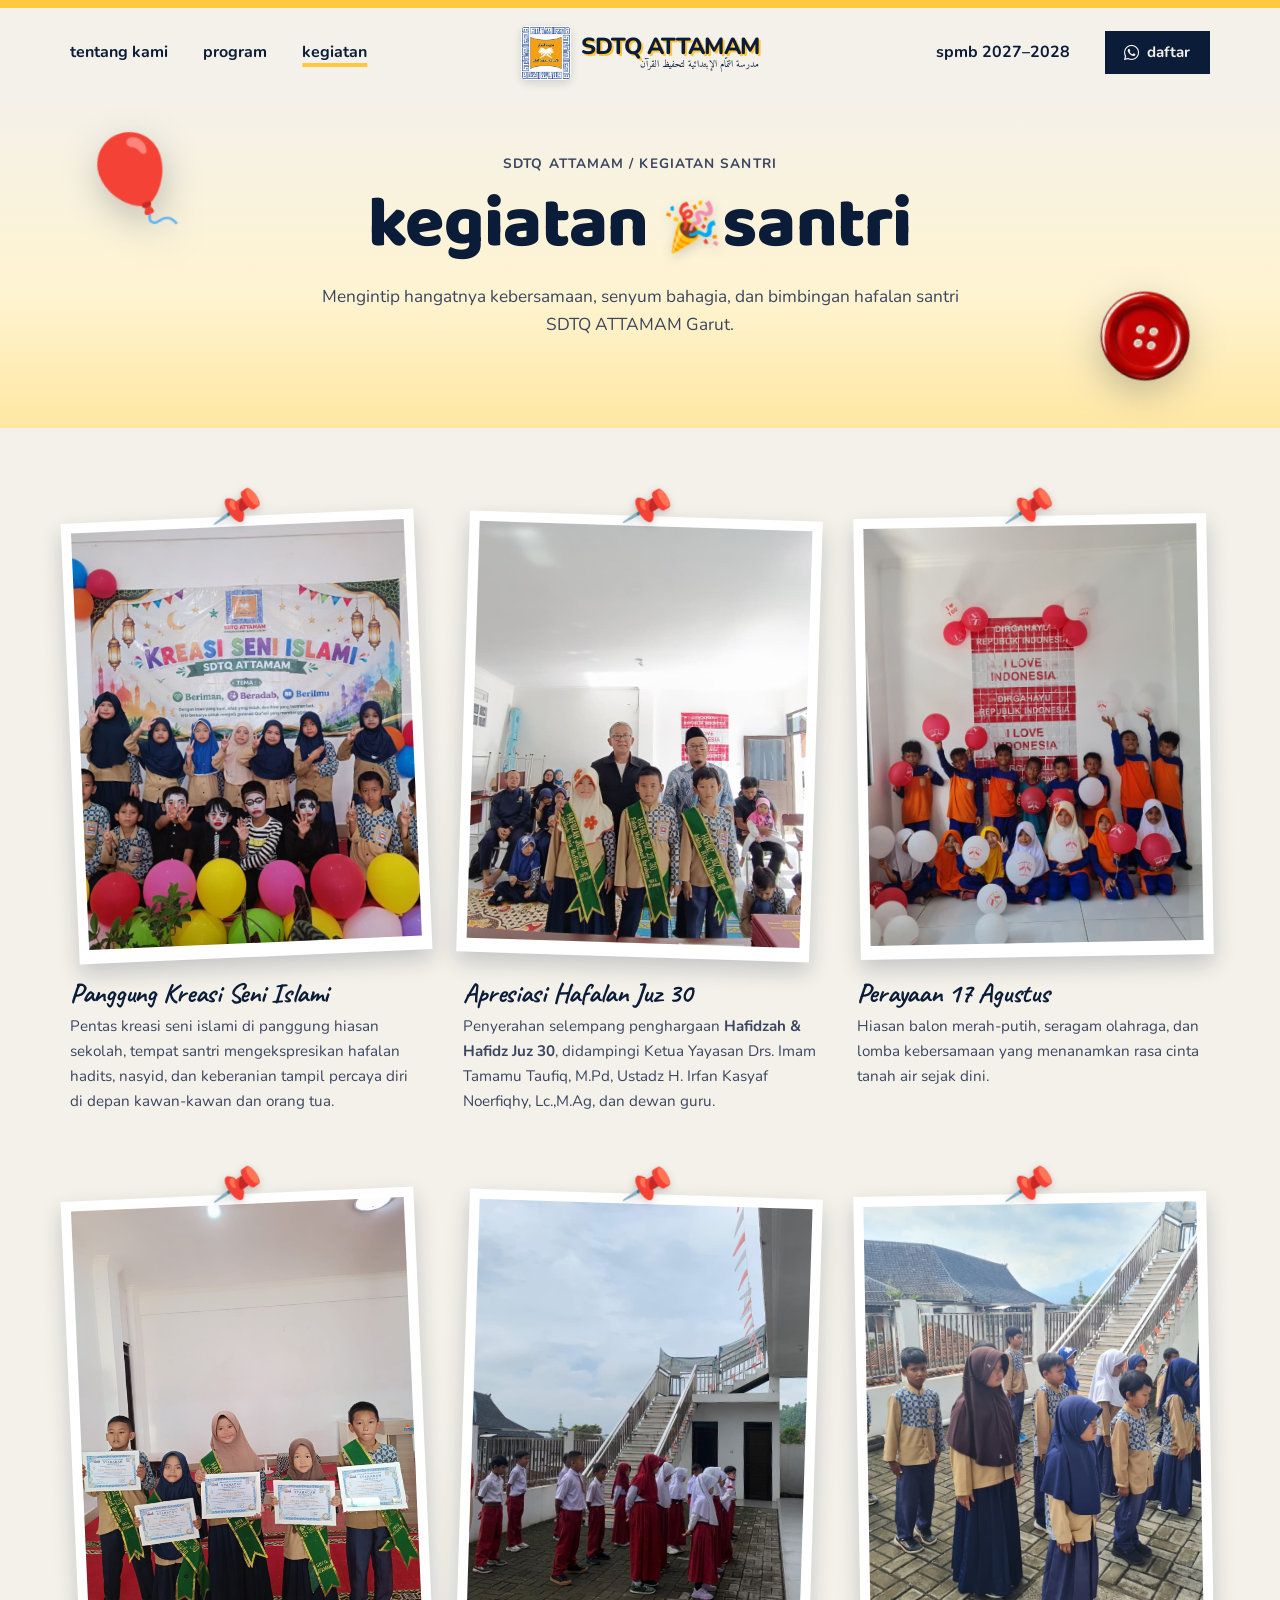
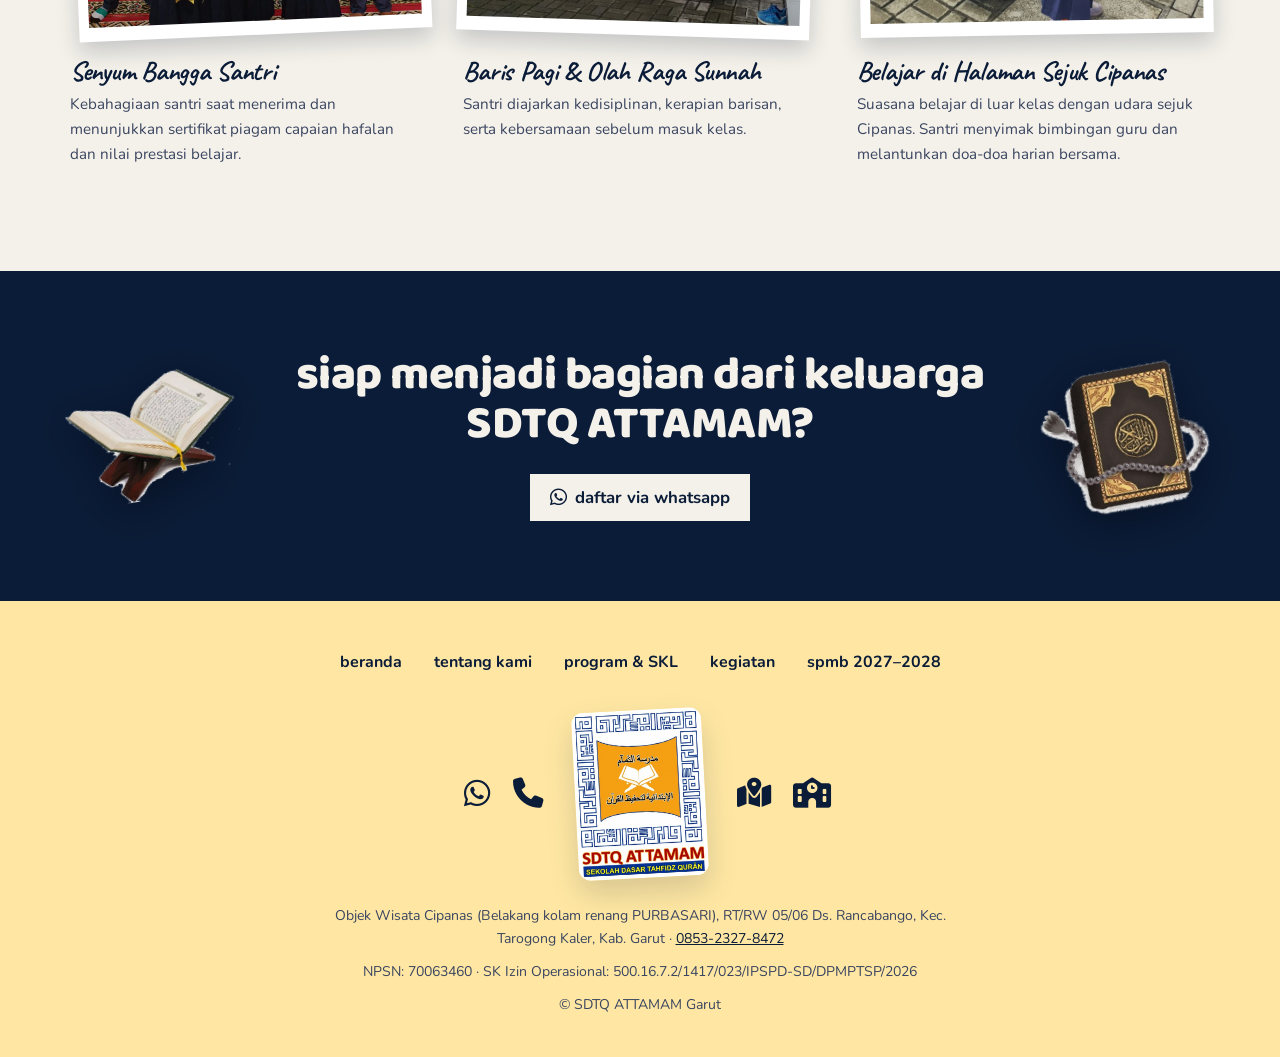
==== commit eb090946: "Baloo 2 headings (Fredoka's short T split ATTAMAM); move hero stickers off the tablet buttons" ====
--- a/kegiatan.html
+++ b/kegiatan.html
@@ -19,7 +19,7 @@
     <meta name="twitter:card" content="summary_large_image">
     <link rel="preconnect" href="https://fonts.googleapis.com">
     <link rel="preconnect" href="https://fonts.gstatic.com" crossorigin>
-    <link href="https://fonts.googleapis.com/css2?family=Amiri:wght@400;700&family=Caveat:wght@500;700&family=Fredoka:wght@400;500;600;700&family=Nunito:wght@400;600;700;800;900&display=swap" rel="stylesheet">
+    <link href="https://fonts.googleapis.com/css2?family=Amiri:wght@400;700&family=Caveat:wght@500;700&family=Baloo+2:wght@500;600;700;800&family=Nunito:wght@400;600;700;800;900&display=swap" rel="stylesheet">
     <link rel="stylesheet" href="https://cdnjs.cloudflare.com/ajax/libs/font-awesome/6.4.0/css/all.min.css">
     <link rel="stylesheet" href="styles.css?v=6.2">
 </head>
--- a/styles.css
+++ b/styles.css
@@ -15,8 +15,9 @@
     --kraft: #D3C2A3;
     --teks: #3A4560;
     --garis: #DED6C6;
-    /* sama dengan template Instagram: Fredoka (judul) + Nunito (teks), bulat seperti emoji iOS */
-    --serif: 'Fredoka', 'Nunito', system-ui, sans-serif;
+    /* Baloo 2 (judul) + Nunito (teks), bulat seperti emoji iOS.
+       Bukan Fredoka: huruf T-nya pendek sehingga "ATTAMAM" terbaca "AT TAMAM". */
+    --serif: 'Baloo 2', 'Nunito', system-ui, sans-serif;
     --mono: 'Nunito', system-ui, sans-serif;
     --sans: 'Nunito', system-ui, sans-serif;
     --tulis: 'Caveat', cursive;
@@ -50,7 +51,7 @@
 
 h1, h2, h3 {
     font-family: var(--serif);
-    font-weight: 600;
+    font-weight: 800;
     line-height: 1.05;
     letter-spacing: -0.01em;
     margin: 0;
